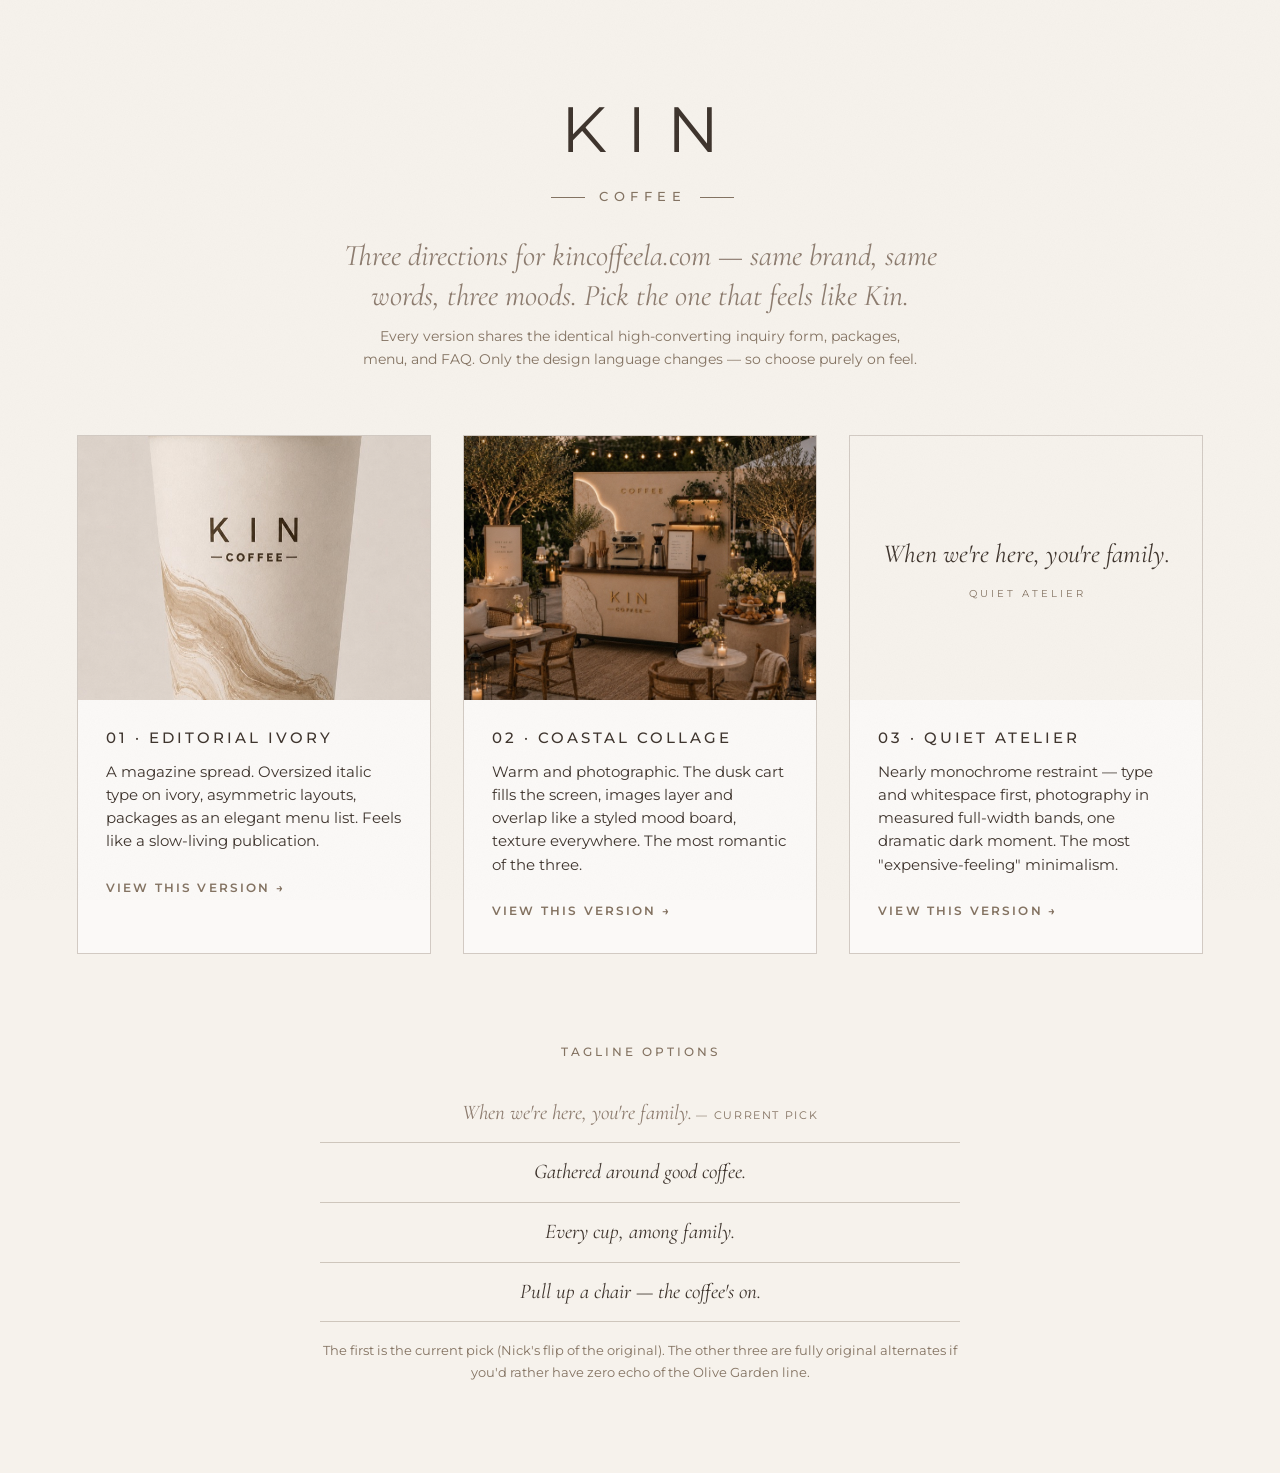
==== index.html @ ad968bfc "Comparison picker page + README (form activation, launch checklist) Co-Authored-By: Claude Fable 5 <" ====
<!DOCTYPE html>
<html lang="en">
<head>
  <meta charset="UTF-8">
  <meta name="viewport" content="width=device-width, initial-scale=1">
  <meta name="robots" content="noindex">
  <title>Kin Coffee — Choose Your Website</title>
  <script>document.documentElement.className += ' js';</script>
  <link rel="preconnect" href="https://fonts.googleapis.com">
  <link rel="preconnect" href="https://fonts.gstatic.com" crossorigin>
  <link href="https://fonts.googleapis.com/css2?family=Cormorant+Garamond:ital,wght@1,400;1,500&family=Montserrat:wght@300;400;500;600&display=swap" rel="stylesheet">
  <link rel="stylesheet" href="assets/css/tokens.css">
  <link rel="icon" type="image/svg+xml" href="assets/favicon.svg">
  <style>
    body { padding: clamp(32px, 6vw, 80px) clamp(20px, 6vw, 80px); }
    .wordmark { text-align: center; margin-bottom: 8px; }
    .wordmark .kin {
      font-family: var(--font-sans); font-weight: 400; font-size: clamp(40px, 6vw, 64px);
      letter-spacing: 0.32em; margin-right: -0.32em; color: var(--ink);
    }
    .wordmark .coffee {
      display: flex; align-items: center; justify-content: center; gap: 14px;
      font-family: var(--font-sans); font-weight: 500; font-size: 13px;
      letter-spacing: 0.42em; margin-right: -0.42em; color: var(--taupe-dark);
      text-transform: uppercase; margin-top: 4px;
    }
    .wordmark .coffee::before, .wordmark .coffee::after {
      content: ""; width: 34px; height: 1px; background: var(--taupe-dark);
    }
    .intro {
      font-family: var(--font-serif); font-style: italic; font-size: clamp(22px, 3vw, 30px);
      color: var(--taupe-warm); text-align: center; max-width: 620px;
      margin: 28px auto 8px; line-height: 1.35;
    }
    .note { text-align: center; font-size: 14px; color: var(--taupe-dark); max-width: 560px; margin: 0 auto 64px; }
    .cards { display: grid; grid-template-columns: repeat(auto-fit, minmax(290px, 1fr)); gap: 32px; max-width: 1200px; margin: 0 auto; }
    .card { text-decoration: none; border: 1px solid var(--hairline); background: #fff9; display: flex; flex-direction: column; transition: transform .4s var(--ease-out), box-shadow .4s var(--ease-out); }
    .card:hover { transform: translateY(-4px); box-shadow: 0 18px 40px -24px rgba(61,51,44,.35); }
    .card .thumb { aspect-ratio: 4 / 3; overflow: hidden; background: var(--beige); }
    .card .thumb img { width: 100%; height: 100%; object-fit: cover; }
    .thumb-type { height: 100%; display: flex; flex-direction: column; align-items: center; justify-content: center; gap: 10px; background: var(--ivory); }
    .thumb-type em { font-family: var(--font-serif); font-style: italic; font-size: 26px; color: var(--ink); }
    .thumb-type span { font-size: 10px; letter-spacing: 0.3em; margin-right: -0.3em; text-transform: uppercase; color: var(--taupe-dark); }
    .card .body { padding: 26px 28px 30px; }
    .card h2 { font-family: var(--font-sans); font-weight: 500; font-size: 15px; letter-spacing: 0.2em; text-transform: uppercase; margin: 0 0 10px; color: var(--ink); }
    .card p { margin: 0 0 18px; font-size: 14.5px; line-height: 1.6; color: var(--ink); }
    .card .go { font-size: 12px; font-weight: 600; letter-spacing: 0.18em; text-transform: uppercase; color: var(--taupe-dark); }
    .taglines { max-width: 640px; margin: 88px auto 0; text-align: center; }
    .taglines h2 { font-size: 12px; font-weight: 500; letter-spacing: 0.25em; text-transform: uppercase; color: var(--taupe-dark); margin-bottom: 22px; }
    .taglines ul { list-style: none; padding: 0; margin: 0; }
    .taglines li { font-family: var(--font-serif); font-style: italic; font-size: 21px; color: var(--ink); padding: 12px 0; border-bottom: 1px solid var(--hairline); }
    .taglines li:first-child { color: var(--taupe-warm); }
    .taglines li:first-child::after { content: " — current pick"; font-family: var(--font-sans); font-style: normal; font-size: 11px; letter-spacing: 0.15em; text-transform: uppercase; color: var(--taupe-dark); }
    .taglines .caption { font-size: 13px; color: var(--taupe-dark); margin-top: 18px; }
  </style>
</head>
<body class="grain">
  <header class="wordmark">
    <div class="kin">KIN</div>
    <div class="coffee">Coffee</div>
  </header>

  <p class="intro">Three directions for kincoffeela.com — same brand, same words, three moods. Pick the one that feels like Kin.</p>
  <p class="note">Every version shares the identical high-converting inquiry form, packages, menu, and FAQ. Only the design language changes — so choose purely on feel.</p>

  <main class="cards">
    <a class="card" href="v1-editorial/">
      <div class="thumb"><img src="assets/img/cup-600.jpg" alt="Kin Coffee branded cup — Editorial Ivory preview"></div>
      <div class="body">
        <h2>01 · Editorial Ivory</h2>
        <p>A magazine spread. Oversized italic type on ivory, asymmetric layouts, packages as an elegant menu list. Feels like a slow-living publication.</p>
        <span class="go">View this version →</span>
      </div>
    </a>

    <a class="card" href="v2-collage/">
      <div class="thumb"><img src="assets/img/cart-dusk-800.jpg" alt="Kin Coffee cart at dusk with string lights — Coastal Collage preview"></div>
      <div class="body">
        <h2>02 · Coastal Collage</h2>
        <p>Warm and photographic. The dusk cart fills the screen, images layer and overlap like a styled mood board, texture everywhere. The most romantic of the three.</p>
        <span class="go">View this version →</span>
      </div>
    </a>

    <a class="card" href="v3-atelier/">
      <div class="thumb">
        <div class="thumb-type">
          <em>When we're here, you're family.</em>
          <span>Quiet Atelier</span>
        </div>
      </div>
      <div class="body">
        <h2>03 · Quiet Atelier</h2>
        <p>Nearly monochrome restraint — type and whitespace first, photography in measured full-width bands, one dramatic dark moment. The most "expensive-feeling" minimalism.</p>
        <span class="go">View this version →</span>
      </div>
    </a>
  </main>

  <section class="taglines">
    <h2>Tagline options</h2>
    <ul>
      <li>When we're here, you're family.</li>
      <li>Gathered around good coffee.</li>
      <li>Every cup, among family.</li>
      <li>Pull up a chair — the coffee's on.</li>
    </ul>
    <p class="caption">The first is the current pick (Nick's flip of the original). The other three are fully original alternates if you'd rather have zero echo of the Olive Garden line.</p>
  </section>
</body>
</html>
---- assets/css/tokens.css ----
/* ============================================================
   Kin Coffee — shared design tokens & primitives
   Loaded by every variant BEFORE its own style.css.
   ============================================================ */

:root {
  /* palette — 60/30/10: ivory dominant, beige rhythm, taupe accent */
  --ivory: #F6F2EC;
  --beige: #E8DFD1;
  --taupe: #A48F7A;
  --taupe-dark: #837261;
  --taupe-warm: #8C7B6E;
  --ink: #3D332C;              /* body text anchor — WCAG-safe on ivory/beige */
  --hairline: rgba(131, 114, 97, 0.35);

  --font-sans: 'Montserrat', 'Avenir Next', -apple-system, 'Helvetica Neue', Arial, sans-serif;
  --font-serif: 'Cormorant Garamond', 'Cormorant', Georgia, serif;

  --track-caps: 0.18em;        /* nav / buttons */
  --track-label: 0.25em;       /* eyebrow micro-labels */

  --pad-section: clamp(72px, 12vw, 160px);
  --ease-out: cubic-bezier(0.22, 0.61, 0.36, 1);
}

*, *::before, *::after { box-sizing: border-box; }

html { scroll-behavior: smooth; }

body {
  margin: 0;
  background: var(--ivory);
  color: var(--ink);
  font-family: var(--font-sans);
  font-size: 17px;
  font-weight: 400;
  line-height: 1.65;
  -webkit-font-smoothing: antialiased;
  text-rendering: optimizeLegibility;
}

img { max-width: 100%; display: block; }
a { color: inherit; }
button { font: inherit; cursor: pointer; }

/* accessibility */
.skip-link {
  position: absolute; left: -9999px; top: 0; z-index: 200;
  background: var(--ink); color: var(--ivory);
  padding: 12px 20px; font-size: 13px; letter-spacing: var(--track-caps);
  text-transform: uppercase; text-decoration: none;
}
.skip-link:focus { left: 0; }
:focus-visible { outline: 2px solid var(--taupe); outline-offset: 3px; }

.visually-hidden {
  position: absolute; width: 1px; height: 1px; margin: -1px;
  padding: 0; overflow: hidden; clip: rect(0 0 0 0); white-space: nowrap; border: 0;
}

/* film-grain overlay — near-subliminal tactile warmth (brief §6) */
.grain::after {
  content: "";
  position: fixed; inset: 0; z-index: 3;
  pointer-events: none;
  opacity: 0.035;
  background-image: url("data:image/svg+xml,%3Csvg xmlns='http://www.w3.org/2000/svg' width='240' height='240'%3E%3Cfilter id='n'%3E%3CfeTurbulence type='fractalNoise' baseFrequency='0.85' numOctaves='2' stitchTiles='stitch'/%3E%3CfeColorMatrix type='saturate' values='0'/%3E%3C/filter%3E%3Crect width='240' height='240' filter='url(%23n)'/%3E%3C/svg%3E");
}

/* the single motion primitive — fade + translateY, observer adds .is-revealed.
   Scoped to html.js (set by an inline head script) so content never hides
   when JavaScript is unavailable. */
.js [data-reveal] {
  opacity: 0;
  transform: translateY(20px);
  transition: opacity 0.65s var(--ease-out), transform 0.65s var(--ease-out);
}
.js [data-reveal].is-revealed { opacity: 1; transform: none; }

@media (prefers-reduced-motion: reduce) {
  html { scroll-behavior: auto; }
  .js [data-reveal] { opacity: 1; transform: none; transition: none; }
  * { animation-duration: 0.01ms !important; animation-iteration-count: 1 !important; }
}

/* hairline rule */
.rule { border: 0; border-top: 1px solid var(--hairline); margin: 0; }

/* eyebrow micro-label */
.eyebrow {
  font-family: var(--font-sans);
  font-size: 11px; font-weight: 500;
  letter-spacing: var(--track-label);
  text-transform: uppercase;
  color: var(--taupe-dark);
}
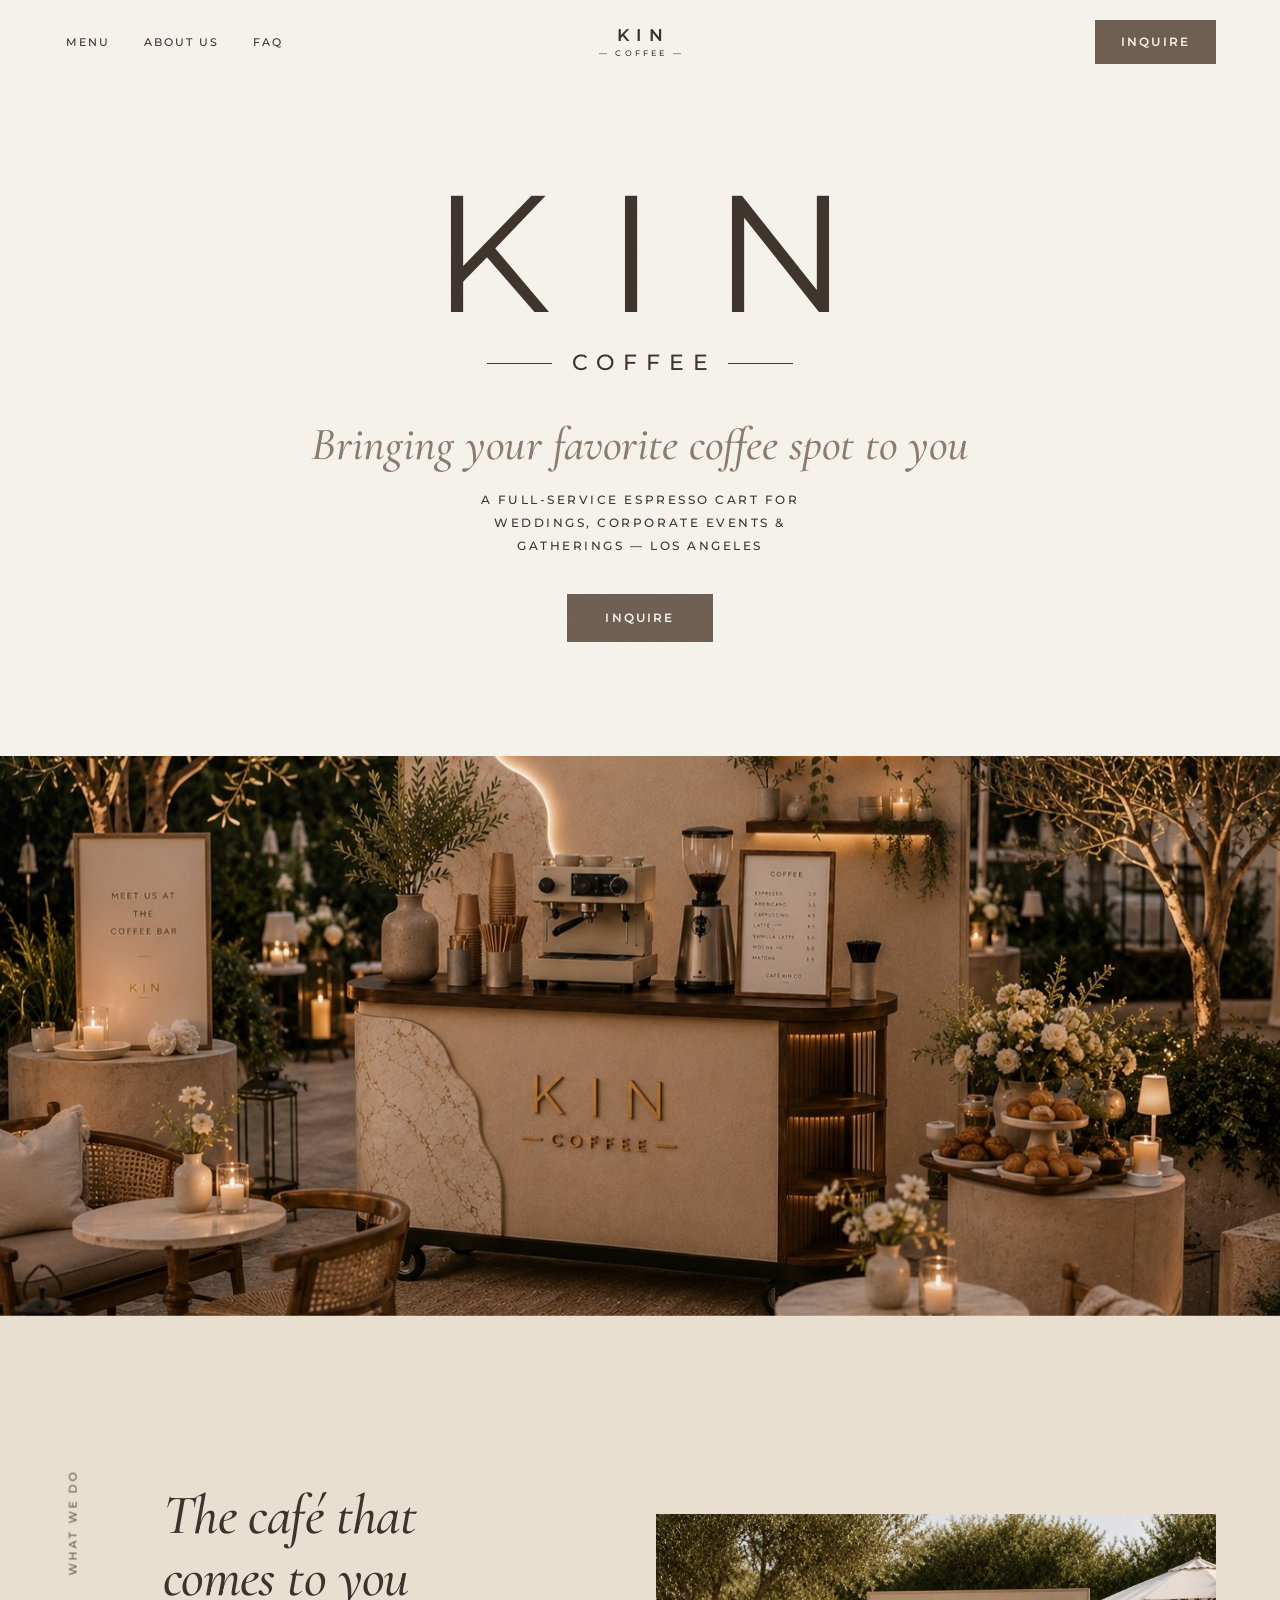
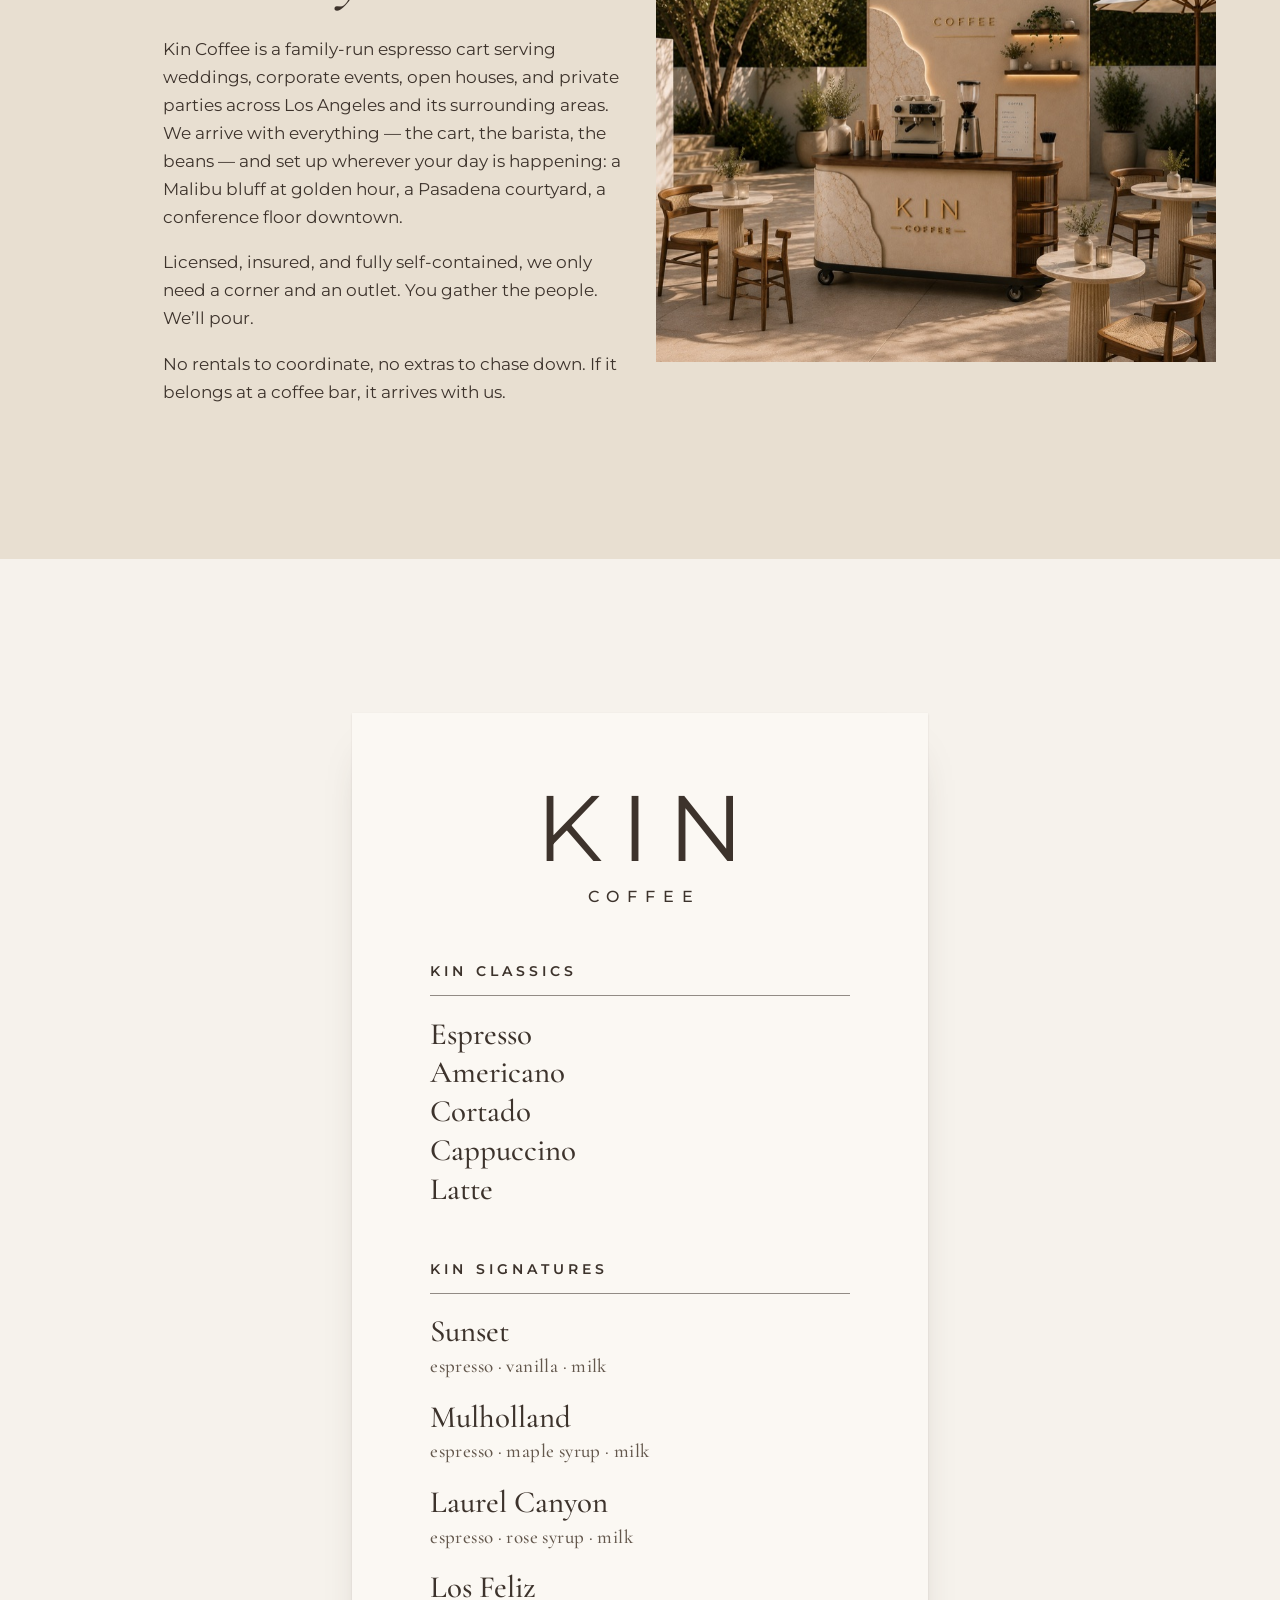
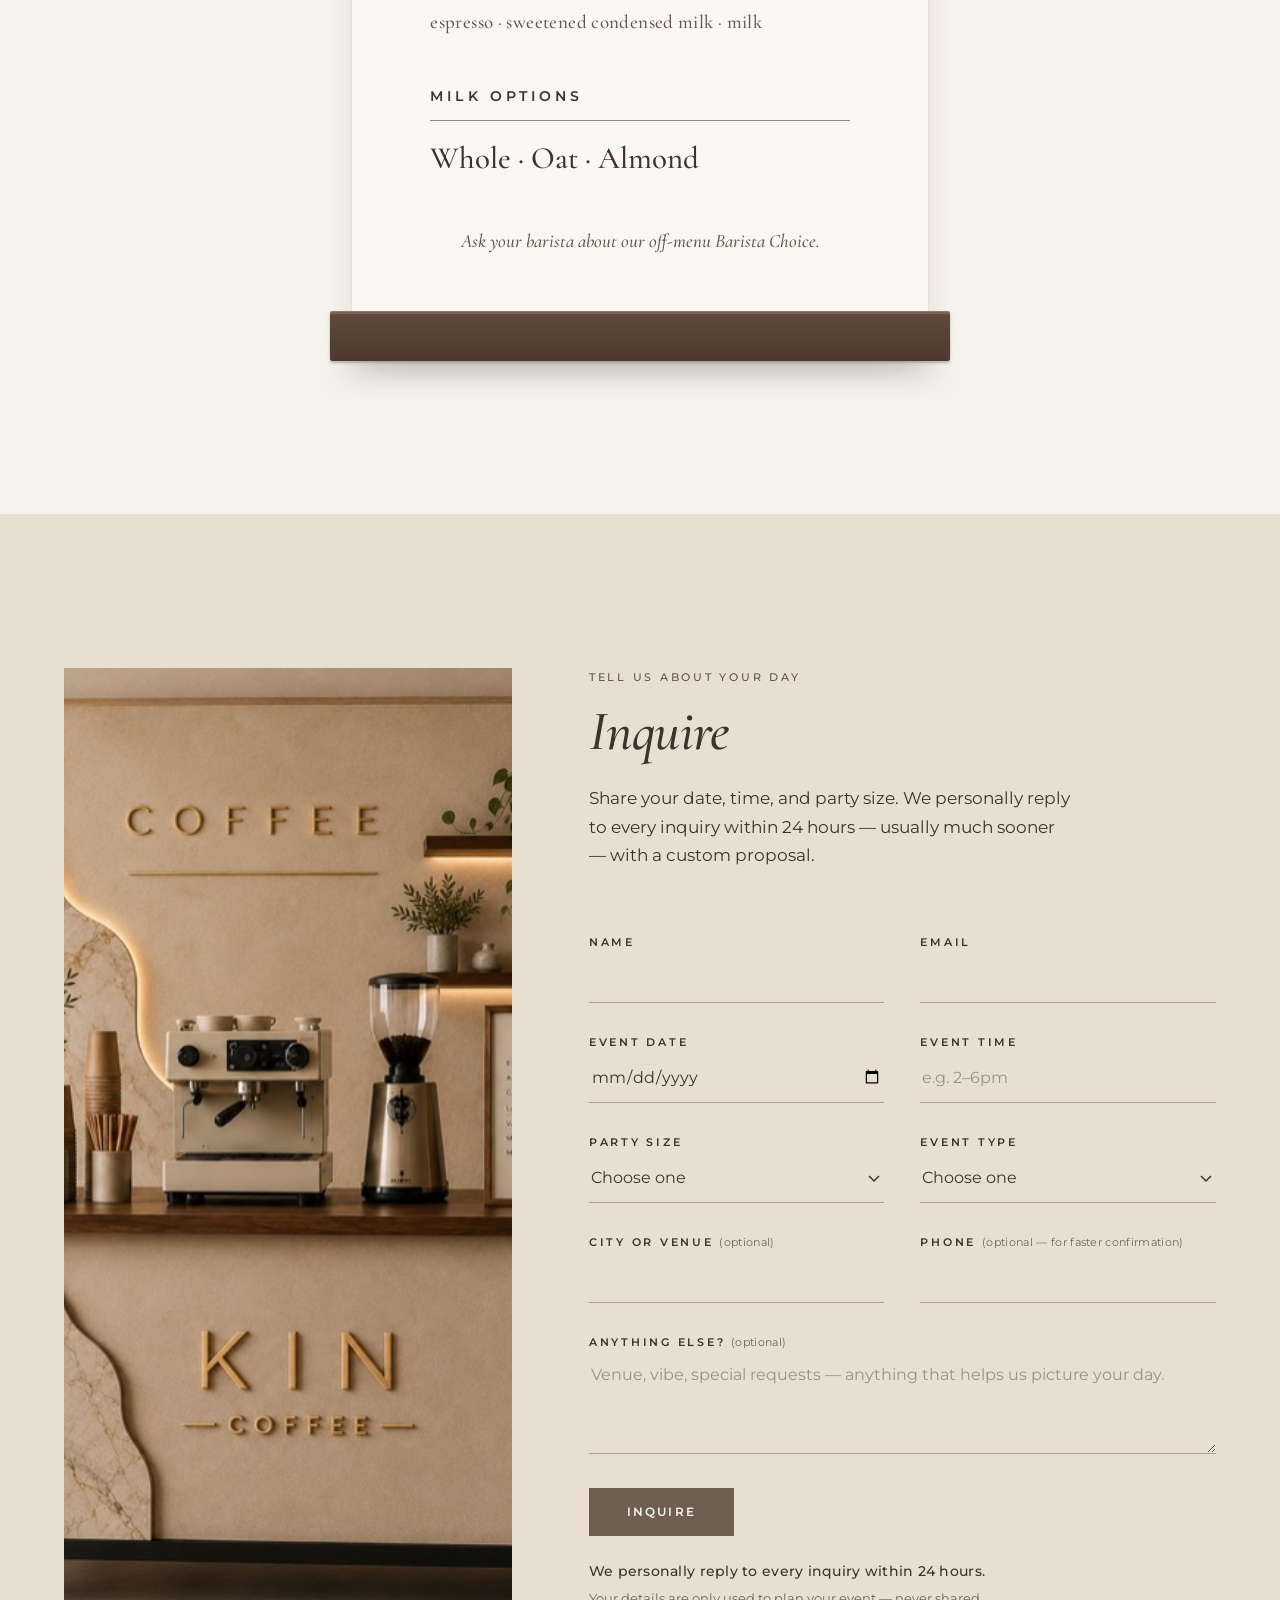
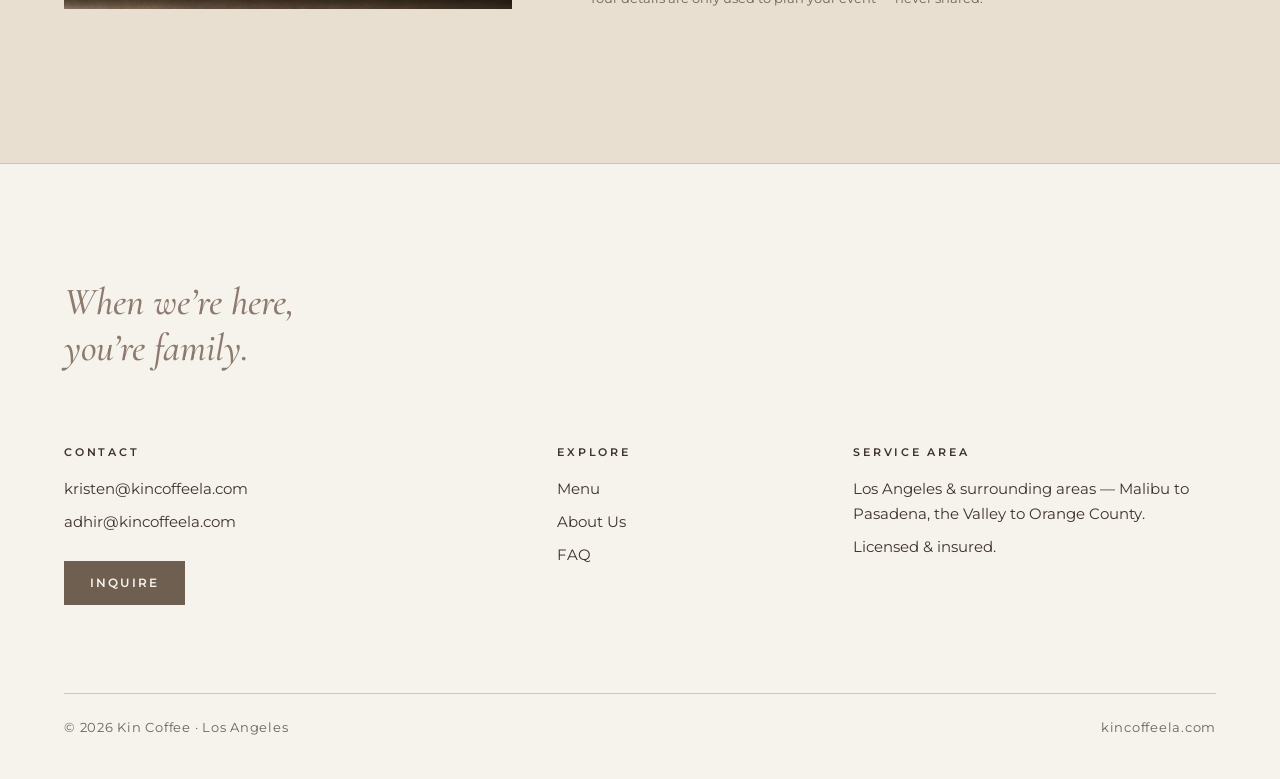
==== commit a448cf10: "Launch on kincoffeela.com: site at root, CNAME, redirects from /v1-editorial/ Moves the chosen desig" ====
--- a/index.html
+++ b/index.html
@@ -3,109 +3,291 @@
 <head>
   <meta charset="UTF-8">
   <meta name="viewport" content="width=device-width, initial-scale=1">
-  <meta name="robots" content="noindex">
-  <title>Kin Coffee — Choose Your Website</title>
   <script>document.documentElement.className += ' js';</script>
+  <title>Kin Coffee — Luxury Coffee Cart Rentals for Weddings &amp; Events | Los Angeles</title>
+  <meta name="description" content="Kin Coffee is a family-run luxury espresso cart serving weddings, corporate events, open houses, and private parties across Los Angeles. Full-service, licensed and insured — we come to you.">
+  <meta property="og:title" content="Kin Coffee — Luxury Coffee Cart Rentals | Los Angeles">
+  <meta property="og:description" content="A full-service espresso cart for weddings, corporate events, and gatherings across Los Angeles. Bringing your favorite coffee spot to you.">
+  <meta property="og:image" content="https://kincoffeela.com/assets/img/cart-dusk-1400.jpg">
+  <link rel="canonical" href="https://kincoffeela.com/">
+  <meta name="theme-color" content="#F6F2EC">
   <link rel="preconnect" href="https://fonts.googleapis.com">
   <link rel="preconnect" href="https://fonts.gstatic.com" crossorigin>
-  <link href="https://fonts.googleapis.com/css2?family=Cormorant+Garamond:ital,wght@1,400;1,500&family=Montserrat:wght@300;400;500;600&display=swap" rel="stylesheet">
+  <link href="https://fonts.googleapis.com/css2?family=Cormorant+Garamond:ital,wght@0,500;0,600;1,400;1,500;1,600&family=Montserrat:wght@300;400;500;600&display=swap" rel="stylesheet">
   <link rel="stylesheet" href="assets/css/tokens.css">
+  <link rel="stylesheet" href="style.css">
   <link rel="icon" type="image/svg+xml" href="assets/favicon.svg">
-  <style>
-    body { padding: clamp(32px, 6vw, 80px) clamp(20px, 6vw, 80px); }
-    .wordmark { text-align: center; margin-bottom: 8px; }
-    .wordmark .kin {
-      font-family: var(--font-sans); font-weight: 400; font-size: clamp(40px, 6vw, 64px);
-      letter-spacing: 0.32em; margin-right: -0.32em; color: var(--ink);
-    }
-    .wordmark .coffee {
-      display: flex; align-items: center; justify-content: center; gap: 14px;
-      font-family: var(--font-sans); font-weight: 500; font-size: 13px;
-      letter-spacing: 0.42em; margin-right: -0.42em; color: var(--taupe-dark);
-      text-transform: uppercase; margin-top: 4px;
-    }
-    .wordmark .coffee::before, .wordmark .coffee::after {
-      content: ""; width: 34px; height: 1px; background: var(--taupe-dark);
-    }
-    .intro {
-      font-family: var(--font-serif); font-style: italic; font-size: clamp(22px, 3vw, 30px);
-      color: var(--taupe-warm); text-align: center; max-width: 620px;
-      margin: 28px auto 8px; line-height: 1.35;
-    }
-    .note { text-align: center; font-size: 14px; color: var(--taupe-dark); max-width: 560px; margin: 0 auto 64px; }
-    .cards { display: grid; grid-template-columns: repeat(auto-fit, minmax(290px, 1fr)); gap: 32px; max-width: 1200px; margin: 0 auto; }
-    .card { text-decoration: none; border: 1px solid var(--hairline); background: #fff9; display: flex; flex-direction: column; transition: transform .4s var(--ease-out), box-shadow .4s var(--ease-out); }
-    .card:hover { transform: translateY(-4px); box-shadow: 0 18px 40px -24px rgba(61,51,44,.35); }
-    .card .thumb { aspect-ratio: 4 / 3; overflow: hidden; background: var(--beige); }
-    .card .thumb img { width: 100%; height: 100%; object-fit: cover; }
-    .thumb-type { height: 100%; display: flex; flex-direction: column; align-items: center; justify-content: center; gap: 10px; background: var(--ivory); }
-    .thumb-type em { font-family: var(--font-serif); font-style: italic; font-size: 26px; color: var(--ink); }
-    .thumb-type span { font-size: 10px; letter-spacing: 0.3em; margin-right: -0.3em; text-transform: uppercase; color: var(--taupe-dark); }
-    .card .body { padding: 26px 28px 30px; }
-    .card h2 { font-family: var(--font-sans); font-weight: 500; font-size: 15px; letter-spacing: 0.2em; text-transform: uppercase; margin: 0 0 10px; color: var(--ink); }
-    .card p { margin: 0 0 18px; font-size: 14.5px; line-height: 1.6; color: var(--ink); }
-    .card .go { font-size: 12px; font-weight: 600; letter-spacing: 0.18em; text-transform: uppercase; color: var(--taupe-dark); }
-    .taglines { max-width: 640px; margin: 88px auto 0; text-align: center; }
-    .taglines h2 { font-size: 12px; font-weight: 500; letter-spacing: 0.25em; text-transform: uppercase; color: var(--taupe-dark); margin-bottom: 22px; }
-    .taglines ul { list-style: none; padding: 0; margin: 0; }
-    .taglines li { font-family: var(--font-serif); font-style: italic; font-size: 21px; color: var(--ink); padding: 12px 0; border-bottom: 1px solid var(--hairline); }
-    .taglines li:first-child { color: var(--taupe-warm); }
-    .taglines li:first-child::after { content: " — current pick"; font-family: var(--font-sans); font-style: normal; font-size: 11px; letter-spacing: 0.15em; text-transform: uppercase; color: var(--taupe-dark); }
-    .taglines .caption { font-size: 13px; color: var(--taupe-dark); margin-top: 18px; }
-  </style>
+  <script src="assets/js/inquiry.js" defer></script>
+  <script type="application/ld+json">
+  {
+    "@context": "https://schema.org",
+    "@type": "LocalBusiness",
+    "name": "Kin Coffee",
+    "url": "https://kincoffeela.com",
+    "email": "kristen@kincoffeela.com",
+    "description": "Luxury coffee cart rentals for weddings, corporate events, open houses, and private parties in Los Angeles and surrounding areas.",
+    "areaServed": "Los Angeles"
+  }
+  </script>
 </head>
 <body class="grain">
-  <header class="wordmark">
-    <div class="kin">KIN</div>
-    <div class="coffee">Coffee</div>
+
+  <a class="skip-link" href="#main">Skip to content</a>
+
+  <header class="site-head site-head--home" data-nav>
+    <nav class="site-nav" aria-label="Site">
+      <a href="#menu">Menu</a>
+      <a href="about.html">About Us</a>
+      <a href="faq.html">FAQ</a>
+    </nav>
+    <a class="wordmark" href="#top" aria-label="Kin Coffee — back to top">
+      <span class="wordmark-kin">KIN</span>
+      <span class="wordmark-sub">— Coffee —</span>
+    </a>
+    <a class="btn btn--nav head-cta" href="#inquire">Inquire</a>
   </header>
 
-  <p class="intro">Three directions for kincoffeela.com — same brand, same words, three moods. Pick the one that feels like Kin.</p>
-  <p class="note">Every version shares the identical high-converting inquiry form, packages, menu, and FAQ. Only the design language changes — so choose purely on feel.</p>
-
-  <main class="cards">
-    <a class="card" href="v1-editorial/">
-      <div class="thumb"><img src="assets/img/cup-600.jpg" alt="Kin Coffee branded cup — Editorial Ivory preview"></div>
-      <div class="body">
-        <h2>01 · Editorial Ivory</h2>
-        <p>A magazine spread. Oversized italic type on ivory, asymmetric layouts, packages as an elegant menu list. Feels like a slow-living publication.</p>
-        <span class="go">View this version →</span>
-      </div>
-    </a>
-
-    <a class="card" href="v2-collage/">
-      <div class="thumb"><img src="assets/img/cart-dusk-800.jpg" alt="Kin Coffee cart at dusk with string lights — Coastal Collage preview"></div>
-      <div class="body">
-        <h2>02 · Coastal Collage</h2>
-        <p>Warm and photographic. The dusk cart fills the screen, images layer and overlap like a styled mood board, texture everywhere. The most romantic of the three.</p>
-        <span class="go">View this version →</span>
-      </div>
-    </a>
-
-    <a class="card" href="v3-atelier/">
-      <div class="thumb">
-        <div class="thumb-type">
-          <em>When we're here, you're family.</em>
-          <span>Quiet Atelier</span>
-        </div>
-      </div>
-      <div class="body">
-        <h2>03 · Quiet Atelier</h2>
-        <p>Nearly monochrome restraint — type and whitespace first, photography in measured full-width bands, one dramatic dark moment. The most "expensive-feeling" minimalism.</p>
-        <span class="go">View this version →</span>
-      </div>
-    </a>
+  <main id="main">
+
+    <!-- ============ HERO — the logo, centered ============ -->
+    <section class="hero" id="top">
+      <div class="hero-copy">
+        <h1 class="hero-logo" aria-label="Kin Coffee">
+          <span class="hero-logo-kin" aria-hidden="true">KIN</span>
+          <span class="hero-logo-sub" aria-hidden="true">Coffee</span>
+        </h1>
+        <p class="hero-tagline">Bringing your favorite coffee spot to&nbsp;you</p>
+        <p class="hero-support">A full-service espresso cart for weddings, corporate events &amp; gatherings &mdash; Los&nbsp;Angeles</p>
+        <a class="btn" href="#inquire">Inquire</a>
+      </div>
+      <div class="hero-media">
+        <img
+          src="assets/img/cart-dusk-1400.jpg"
+          srcset="assets/img/cart-dusk-800.jpg 800w, assets/img/cart-dusk-1400.jpg 1400w"
+          sizes="100vw"
+          width="1402" height="1122"
+          alt="The Kin cart at an evening reception under string lights — candlelit tables, white florals, and a tray of pastries beside it"
+          fetchpriority="high" decoding="async">
+      </div>
+    </section>
+
+    <!-- ============ INTRO / WHAT WE DO ============ -->
+    <section class="section section--beige intro">
+      <div class="section-inner grid12" data-reveal-stagger>
+        <p class="gutter-label gutter-label--vert eyebrow" aria-hidden="true">What we do</p>
+        <div class="intro-text" data-reveal>
+          <h2>The caf&eacute; that comes to&nbsp;you</h2>
+          <p>Kin Coffee is a family-run espresso cart serving weddings, corporate events, open houses, and private parties across Los Angeles and its surrounding areas. We arrive with everything &mdash; the cart, the barista, the beans &mdash; and set up wherever your day is happening: a Malibu bluff at golden hour, a Pasadena courtyard, a conference floor downtown.</p>
+          <p>Licensed, insured, and fully self-contained, we only need a corner and an outlet. You gather the people. We&rsquo;ll pour.</p>
+          <p>No rentals to coordinate, no extras to chase down. If it belongs at a coffee bar, it arrives with us.</p>
+        </div>
+        <div class="intro-media frame" data-reveal>
+          <img
+            src="assets/img/cart-day-1400.jpg"
+            srcset="assets/img/cart-day-800.jpg 800w, assets/img/cart-day-1400.jpg 1400w"
+            sizes="(min-width: 960px) 44vw, 92vw"
+            width="1402" height="1122"
+            alt="The Kin Coffee cart on a sunlit stone patio among olive trees, with rattan chairs, marble bistro tables, and a linen umbrella"
+            loading="lazy" decoding="async">
+        </div>
+      </div>
+    </section>
+    <!-- SLOT: real reviews/venues once earned -->
+
+    <!-- ============ MENU — the printed table card on its walnut stand ============ -->
+    <section class="section menu" id="menu">
+      <div class="menu-stand" data-reveal>
+        <div class="menu-card">
+          <h2 class="menu-card-logo">
+            <span class="visually-hidden">Menu</span>
+            <span class="menu-card-kin" aria-hidden="true">KIN</span>
+            <span class="menu-card-sub" aria-hidden="true">Coffee</span>
+          </h2>
+
+          <h3 class="menu-subhead">Kin classics</h3>
+          <ul class="menu-list">
+            <li>Espresso</li>
+            <li>Americano</li>
+            <li>Cortado</li>
+            <li>Cappuccino</li>
+            <li>Latte</li>
+          </ul>
+
+          <h3 class="menu-subhead">Kin signatures</h3>
+          <ul class="menu-list menu-list--sig">
+            <li>
+              <span class="sig-name">Sunset</span>
+              <span class="sig-desc">espresso&nbsp;&middot;&nbsp;vanilla&nbsp;&middot;&nbsp;milk</span>
+            </li>
+            <li>
+              <span class="sig-name">Mulholland</span>
+              <span class="sig-desc">espresso&nbsp;&middot;&nbsp;maple syrup&nbsp;&middot;&nbsp;milk</span>
+            </li>
+            <li>
+              <span class="sig-name">Laurel Canyon</span>
+              <span class="sig-desc">espresso&nbsp;&middot;&nbsp;rose syrup&nbsp;&middot;&nbsp;milk</span>
+            </li>
+            <li>
+              <span class="sig-name">Los Feliz</span>
+              <span class="sig-desc">espresso&nbsp;&middot;&nbsp;sweetened condensed milk&nbsp;&middot;&nbsp;milk</span>
+            </li>
+          </ul>
+
+          <h3 class="menu-subhead">Milk options</h3>
+          <p class="menu-milk">Whole&nbsp;&middot;&nbsp;Oat&nbsp;&middot;&nbsp;Almond</p>
+
+          <p class="menu-note">Ask your barista about our off-menu Barista Choice.</p>
+        </div>
+        <div class="menu-stand-base" aria-hidden="true"></div>
+      </div>
+    </section>
+
+    <!-- ============ INQUIRE ============ -->
+    <section class="section inquire" id="inquire">
+      <div class="section-inner inquire-grid">
+        <div class="inquire-media" data-reveal>
+          <img
+            src="assets/img/cart-backdrop-1400.jpg"
+            srcset="assets/img/cart-backdrop-800.jpg 800w, assets/img/cart-backdrop-1400.jpg 1400w"
+            sizes="(min-width: 960px) 38vw, 92vw"
+            width="1402" height="1122"
+            alt="The Kin cart in front of its indoor backdrop wall — lit wooden shelves, trailing plants, and a small COFFEE sign above the marble panel"
+            loading="lazy" decoding="async">
+        </div>
+        <div class="inquire-panel" data-reveal>
+          <header class="section-head">
+            <p class="eyebrow">Tell us about your day</p>
+            <h2>Inquire</h2>
+            <p class="inquire-lede">Share your date, time, and party size. We personally reply to every inquiry within 24 hours &mdash; usually much sooner &mdash; with a custom proposal.</p>
+          </header>
+
+          <div data-inquiry>
+            <form data-inquiry-form novalidate>
+              <div data-field>
+                <label for="inq-name">Name</label>
+                <input id="inq-name" name="name" type="text" required autocomplete="name">
+                <p class="field-error" hidden></p>
+              </div>
+
+              <div data-field>
+                <label for="inq-email">Email</label>
+                <input id="inq-email" name="email" type="email" required autocomplete="email" inputmode="email">
+                <p class="field-error" hidden></p>
+              </div>
+
+              <div data-field>
+                <label for="inq-date">Event date</label>
+                <input id="inq-date" name="date" type="date" required>
+                <p class="field-error" hidden></p>
+              </div>
+
+              <div data-field>
+                <label for="inq-time">Event time</label>
+                <input id="inq-time" name="time" type="text" required placeholder="e.g. 2&ndash;6pm">
+                <p class="field-error" hidden></p>
+              </div>
+
+              <div data-field>
+                <label for="inq-guests">Party size</label>
+                <select id="inq-guests" name="guests" required>
+                  <option value="" selected disabled>Choose one</option>
+                  <option>Up to 50</option>
+                  <option>50–100</option>
+                  <option>100–150</option>
+                  <option>150–300</option>
+                  <option>300+</option>
+                </select>
+                <p class="field-error" hidden></p>
+              </div>
+
+              <div data-field>
+                <label for="inq-type">Event type</label>
+                <select id="inq-type" name="type" required>
+                  <option value="" selected disabled>Choose one</option>
+                  <option>Wedding</option>
+                  <option>Corporate event</option>
+                  <option>Private party</option>
+                  <option>Open house</option>
+                  <option>Something else</option>
+                </select>
+                <p class="field-error" hidden></p>
+              </div>
+
+              <div data-field>
+                <label for="inq-location">City or venue <span class="opt">(optional)</span></label>
+                <input id="inq-location" name="location" type="text" autocomplete="address-level2">
+                <p class="field-error" hidden></p>
+              </div>
+
+              <div data-field>
+                <label for="inq-phone">Phone <span class="opt">(optional — for faster confirmation)</span></label>
+                <input id="inq-phone" name="phone" type="tel" autocomplete="tel" inputmode="tel">
+                <p class="field-error" hidden></p>
+              </div>
+
+              <div data-field>
+                <label for="inq-message">Anything else? <span class="opt">(optional)</span></label>
+                <textarea id="inq-message" name="message" rows="4"
+                  placeholder="Venue, vibe, special requests — anything that helps us picture your day."></textarea>
+                <p class="field-error" hidden></p>
+              </div>
+
+              <!-- honeypot — keep hidden -->
+              <input type="checkbox" name="botcheck" tabindex="-1" autocomplete="off" aria-hidden="true" style="display:none">
+
+              <p data-form-status hidden role="alert"></p>
+
+              <button type="submit">Inquire</button>
+
+              <p class="form-trust">We personally reply to every inquiry within 24 hours.</p>
+              <p class="form-privacy">Your details are only used to plan your event &mdash; never shared.</p>
+            </form>
+
+            <div data-form-success hidden>
+              <h3>You&rsquo;re family now.</h3>
+              <p>Thank you &mdash; your inquiry is on its way to Kristen &amp; Adhir. We&rsquo;ll be in touch within
+                24 hours, usually much sooner, with a custom proposal for your day.</p>
+            </div>
+          </div>
+        </div>
+      </div>
+    </section>
+
   </main>
 
-  <section class="taglines">
-    <h2>Tagline options</h2>
-    <ul>
-      <li>When we're here, you're family.</li>
-      <li>Gathered around good coffee.</li>
-      <li>Every cup, among family.</li>
-      <li>Pull up a chair — the coffee's on.</li>
-    </ul>
-    <p class="caption">The first is the current pick (Nick's flip of the original). The other three are fully original alternates if you'd rather have zero echo of the Olive Garden line.</p>
-  </section>
+  <!-- ============ FOOTER ============ -->
+  <footer class="site-foot">
+    <div class="section-inner">
+      <p class="foot-tagline">When we&rsquo;re here, you&rsquo;re family.</p>
+      <div class="foot-grid">
+        <div class="foot-col">
+          <h3 class="foot-head">Contact</h3>
+          <p><a href="mailto:kristen@kincoffeela.com">kristen@kincoffeela.com</a></p>
+          <p><a href="mailto:adhir@kincoffeela.com">adhir@kincoffeela.com</a></p>
+          <p><a class="btn btn--nav foot-cta" href="#inquire">Inquire</a></p>
+        </div>
+        <div class="foot-col">
+          <h3 class="foot-head">Explore</h3>
+          <p><a href="#menu">Menu</a></p>
+          <p><a href="about.html">About Us</a></p>
+          <p><a href="faq.html">FAQ</a></p>
+        </div>
+        <div class="foot-col">
+          <h3 class="foot-head">Service area</h3>
+          <p>Los Angeles &amp; surrounding areas &mdash; Malibu to Pasadena, the Valley to Orange County.</p>
+          <p>Licensed &amp; insured.</p>
+        </div>
+      </div>
+      <div class="foot-bottom">
+        <p>&copy; 2026 Kin Coffee &middot; Los Angeles</p>
+        <p>kincoffeela.com</p>
+      </div>
+    </div>
+  </footer>
+
+
+  <div class="kin-mobile-bar" data-mobile-cta>
+    <a class="btn" href="#inquire">Inquire</a>
+  </div>
 </body>
 </html>
--- a/assets/css/tokens.css
+++ b/assets/css/tokens.css
@@ -10,7 +10,9 @@
   --taupe: #A48F7A;
   --taupe-dark: #837261;
   --taupe-warm: #8C7B6E;
+  --taupe-deep: #6E5F51;       /* button fill — AA-safe with ivory text */
   --ink: #3D332C;              /* body text anchor — WCAG-safe on ivory/beige */
+  --ink-soft: #63574C;         /* small labels/captions — AA-safe on ivory & beige */
   --hairline: rgba(131, 114, 97, 0.35);
 
   --font-sans: 'Montserrat', 'Avenir Next', -apple-system, 'Helvetica Neue', Arial, sans-serif;
@@ -39,7 +41,7 @@
   text-rendering: optimizeLegibility;
 }
 
-img { max-width: 100%; display: block; }
+img { max-width: 100%; height: auto; display: block; }
 a { color: inherit; }
 button { font: inherit; cursor: pointer; }
 
@@ -92,5 +94,5 @@
   font-size: 11px; font-weight: 500;
   letter-spacing: var(--track-label);
   text-transform: uppercase;
-  color: var(--taupe-dark);
+  color: var(--ink-soft); /* small text — taupe-dark fails AA below 24px */
 }
--- a/style.css
+++ b/style.css
@@ -0,0 +1,724 @@
+/* ============================================================
+   Kin Coffee — V1 Editorial Ivory
+   Kinfolk-adjacent magazine spread: centered-logo hero, 12-col
+   asymmetric body grid, menu card on a walnut stand, gutter labels,
+   underline form. Builds on assets/css/tokens.css.
+   ============================================================ */
+
+:root {
+  --pad-x: clamp(20px, 5vw, 72px);
+  --content-max: 1400px;
+  --grid-gap: clamp(20px, 2.5vw, 40px);
+  --error: #8A3B2A;
+}
+
+::selection { background: var(--taupe); color: var(--ivory); }
+
+h1, h2, h3, h4, p { margin: 0; }
+
+p + p { margin-top: 1em; }
+
+/* ---------- buttons — the page's only saturated element ---------- */
+.btn,
+form[data-inquiry-form] button[type="submit"] {
+  display: inline-flex;
+  align-items: center;
+  justify-content: center;
+  min-height: 48px;
+  padding: 14px 38px;
+  background: var(--taupe-deep);
+  color: var(--ivory);
+  border: 0;
+  border-radius: 0;
+  font-family: var(--font-sans);
+  font-size: 12px;
+  font-weight: 600;
+  letter-spacing: var(--track-caps);
+  text-transform: uppercase;
+  text-decoration: none;
+  transition: background-color 0.25s var(--ease-out);
+}
+.btn:hover,
+form[data-inquiry-form] button[type="submit"]:hover {
+  background: var(--ink);
+}
+.btn--nav { padding: 12px 26px; min-height: 44px; }
+
+/* ============================================================
+   HEADER — nav to the side, logo in the middle, Inquire right
+   ============================================================ */
+.site-head {
+  position: fixed;
+  top: 0;
+  left: 0;
+  right: 0;
+  z-index: 50;
+  display: grid;
+  grid-template-columns: 1fr auto;
+  grid-template-areas:
+    "logo logo"
+    "nav  cta";
+  align-items: center;
+  gap: 8px 16px;
+  padding: 12px var(--pad-x);
+  transition: background-color 0.35s var(--ease-out), box-shadow 0.35s var(--ease-out), padding 0.35s var(--ease-out);
+}
+.site-head.is-solid {
+  background: rgba(246, 242, 236, 0.94);
+  -webkit-backdrop-filter: blur(8px);
+  backdrop-filter: blur(8px);
+  box-shadow: 0 1px 0 var(--hairline);
+}
+
+.wordmark {
+  grid-area: logo;
+  justify-self: center;
+  text-align: center;
+  text-decoration: none;
+  line-height: 1;
+}
+.wordmark-kin {
+  display: block;
+  font-size: 17px;
+  font-weight: 600;
+  letter-spacing: 0.42em;
+  margin-right: -0.42em; /* optically re-center the tracking */
+  color: var(--ink);
+}
+.wordmark-sub {
+  display: block;
+  margin-top: 5px;
+  font-size: 8px;
+  font-weight: 500;
+  letter-spacing: 0.4em;
+  margin-right: -0.4em;
+  text-transform: uppercase;
+  color: var(--ink);
+}
+
+.site-nav {
+  grid-area: nav;
+  display: flex;
+  gap: 0 16px;
+}
+.site-nav a {
+  display: inline-flex;
+  align-items: center;
+  min-height: 48px;
+  margin-block: -8px;   /* keeps the row visually slim, target stays 48px */
+  padding-inline: 2px;
+  font-size: 11px;
+  font-weight: 500;
+  letter-spacing: var(--track-caps);
+  text-transform: uppercase;
+  text-decoration: none;
+  white-space: nowrap;
+  color: var(--ink);
+}
+.site-nav a:hover { color: var(--taupe-dark); }
+.site-nav a[aria-current="page"] {
+  text-decoration: underline;
+  text-underline-offset: 6px;
+  text-decoration-thickness: 1px;
+}
+
+.head-cta { grid-area: cta; justify-self: end; }
+
+/* home, top of page on phones: the hero carries the big logo, so the
+   header drops its small one until you scroll */
+@media (max-width: 799.98px) {
+  .site-head--home:not(.is-solid) .wordmark { display: none; }
+}
+
+@media (min-width: 800px) {
+  .site-head {
+    grid-template-columns: 1fr auto 1fr;
+    grid-template-areas: "nav logo cta";
+    padding-block: 20px;
+  }
+  .site-head.is-solid { padding-block: 12px; }
+  .site-nav { gap: 0 30px; }
+  .site-head--home .wordmark {
+    opacity: 0;
+    visibility: hidden;
+    transition: opacity 0.35s var(--ease-out), visibility 0.35s;
+  }
+  .site-head--home.is-solid .wordmark { opacity: 1; visibility: visible; }
+}
+
+/* ============================================================
+   HERO — the logo in the middle of the screen, cart image below
+   ============================================================ */
+.hero-copy {
+  display: flex;
+  flex-direction: column;
+  align-items: center;
+  justify-content: center;
+  min-height: 78svh;
+  padding: 104px var(--pad-x) 64px;
+  text-align: center;
+}
+
+.hero-logo {
+  margin: 0;
+  font-weight: 400;
+  line-height: 1;
+  color: var(--ink);
+}
+.hero-logo-kin {
+  display: block;
+  font-size: clamp(76px, 13vw, 176px);
+  letter-spacing: 0.34em;
+  margin-right: -0.34em; /* optically re-center the tracking */
+}
+.hero-logo-sub {
+  display: flex;
+  align-items: center;
+  justify-content: center;
+  gap: 0.9em;
+  margin-top: 0.75em;
+  font-size: clamp(14px, 1.7vw, 22px);
+  font-weight: 500;
+  letter-spacing: 0.42em;
+  text-transform: uppercase;
+}
+.hero-logo-sub::before,
+.hero-logo-sub::after {
+  content: "";
+  width: 3em;
+  height: 1px;
+  background: currentColor;
+}
+.hero-logo-sub::after { margin-left: -0.42em; } /* tracking trails the last letter */
+
+.hero-tagline {
+  margin-top: clamp(30px, 4vw, 44px);
+  font-family: var(--font-serif);
+  font-style: italic;
+  font-weight: 500;
+  font-size: clamp(30px, 3.6vw, 48px);
+  line-height: 1.15;
+  color: var(--taupe-warm);
+  text-wrap: balance;
+}
+.hero-support {
+  margin: 18px 0 36px;
+  max-width: 46ch;
+  font-size: 11.5px;
+  font-weight: 500;
+  letter-spacing: 0.22em;
+  text-transform: uppercase;
+  line-height: 2;
+  color: var(--ink);
+}
+
+.hero-media img {
+  width: 100%;
+  aspect-ratio: 4 / 3;
+  object-fit: cover;
+  object-position: 50% 60%;
+}
+
+@media (min-width: 960px) {
+  .hero-copy { min-height: 84svh; padding-top: 120px; }
+  .hero-media img { aspect-ratio: 16 / 7; }
+}
+
+/* one-time hero entrance — the single permitted deviation */
+@keyframes hero-up {
+  from { opacity: 0; transform: translateY(26px); }
+  to   { opacity: 1; transform: none; }
+}
+@keyframes hero-fade {
+  from { opacity: 0; }
+  to   { opacity: 1; }
+}
+.hero-copy > * { animation: hero-up 0.9s var(--ease-out) both; }
+.hero-logo     { animation-delay: 0.1s; }
+.hero-tagline  { animation-delay: 0.28s; }
+.hero-support  { animation-delay: 0.4s; }
+.hero-copy .btn { animation-delay: 0.52s; }
+.hero-media    { animation: hero-fade 1.3s var(--ease-out) both 0.35s; }
+
+/* ============================================================
+   SECTION SCAFFOLDING
+   ============================================================ */
+.section { padding: var(--pad-section) var(--pad-x); }
+.section--beige { background: var(--beige); }
+.section-inner { max-width: var(--content-max); margin-inline: auto; }
+
+[id] { scroll-margin-top: 96px; }
+
+h2,
+.page-title {
+  font-family: var(--font-serif);
+  font-style: italic;
+  font-weight: 500;
+  font-size: clamp(36px, 4.4vw, 56px);
+  line-height: 1.12;
+  letter-spacing: -0.01em;
+  color: var(--ink);
+  margin: 14px 0 26px;
+  text-wrap: balance;
+}
+.section-head { margin-bottom: clamp(36px, 5vw, 64px); }
+.section-head h2,
+.section-head .page-title { margin-bottom: 0; }
+
+/* first section on a subpage clears the fixed header */
+.section.page-first { padding-top: calc(var(--pad-section) + 64px); }
+@media (min-width: 800px) {
+  .section.page-first { padding-top: calc(var(--pad-section) + 40px); }
+}
+.section-head .inquire-lede { margin-top: 22px; }
+
+/* 12-column asymmetric grid — desktop only */
+.grid12 { display: grid; grid-template-columns: 1fr; gap: 44px; }
+
+@media (min-width: 960px) {
+  .grid12 {
+    grid-template-columns: repeat(12, 1fr);
+    column-gap: var(--grid-gap);
+    row-gap: 48px;
+    align-items: center;
+  }
+
+  /* gutter eyebrows — set into the margin column, alignment varies */
+  .gutter-label--vert {
+    grid-column: 1;
+    align-self: start;
+    writing-mode: vertical-rl;
+    transform: rotate(180deg);
+    white-space: nowrap;
+  }
+  .gutter-label--end { align-self: end; }
+
+  /* intro — text 5 cols left, image 6 right */
+  .intro-text  { grid-column: 2 / 7; }
+  .intro-media { grid-column: 7 / 13; }
+
+  /* founders — text left, portrait-cropped image right */
+  .founders-text  { grid-column: 2 / 7; }
+  .founders-media { grid-column: 7 / 13; }
+}
+
+.frame img { width: 100%; height: auto; }
+
+.founders-media img { aspect-ratio: 4 / 5; object-fit: cover; }
+
+/* ============================================================
+   INTRO
+   ============================================================ */
+.intro-text p,
+.founders-text p { max-width: 54ch; }
+
+/* ============================================================
+   MENU — the printed table card on a walnut stand.
+   The stand is a size container, so the card scales like
+   print (cqi units) in both the desktop and /mobile builds.
+   ============================================================ */
+.menu-stand {
+  container-type: inline-size;
+  max-width: 620px;
+  margin-inline: auto;
+}
+.menu-card {
+  margin-inline: 3.5cqi;   /* the base runs a little wider than the card */
+  padding: clamp(40px, 11cqi, 72px) clamp(24px, calc(18cqi - 33px), 80px) clamp(60px, 14cqi, 92px);
+  background: #FBF8F3;     /* menu-card stock, a shade brighter than the ivory page */
+  box-shadow:
+    0 1px 2px rgba(61, 51, 44, 0.12),
+    0 26px 44px -26px rgba(61, 51, 44, 0.4);
+}
+
+.menu-card-logo {
+  margin: 0 0 clamp(36px, 9cqi, 56px);
+  font-family: var(--font-sans);   /* the wordmark, not the italic h2 */
+  font-style: normal;
+  font-weight: 400;
+  line-height: 1;
+  text-align: center;
+  color: var(--ink);
+}
+.menu-card-kin {
+  display: block;
+  font-size: clamp(56px, 15cqi, 96px);
+  letter-spacing: 0.2em;
+  margin-right: -0.2em;    /* optically re-center the tracking */
+}
+.menu-card-sub {
+  display: block;
+  margin-top: 0.9em;
+  font-size: clamp(12px, 2.6cqi, 16px);
+  font-weight: 500;
+  letter-spacing: 0.5em;
+  margin-right: -0.5em;
+  text-transform: uppercase;
+}
+
+.menu-subhead {
+  margin: clamp(32px, 8cqi, 52px) 0 clamp(14px, 3cqi, 20px);
+  padding-bottom: 0.9em;
+  border-bottom: 1px solid rgba(61, 51, 44, 0.55);
+  font-size: clamp(11px, 2.2cqi, 14px);
+  font-weight: 600;
+  letter-spacing: 0.3em;
+  text-transform: uppercase;
+  color: var(--ink);
+}
+.menu-card-logo + .menu-subhead { margin-top: 0; }
+
+.menu-list {
+  list-style: none;
+  margin: 0;
+  padding: 0;
+}
+.menu-list li,
+.menu-milk {
+  font-family: var(--font-serif);
+  font-weight: 500;
+  font-size: clamp(22px, 5cqi, 31px);
+  line-height: 1.25;
+  color: var(--ink);
+}
+.menu-milk { margin: 0; }
+.menu-list--sig li + li { margin-top: clamp(12px, 3cqi, 18px); }
+.sig-name { display: block; }
+.sig-desc {
+  display: block;
+  margin-top: 0.1em;
+  font-size: clamp(15px, 3.1cqi, 19px);
+  line-height: 1.4;
+  letter-spacing: 0.02em;
+  color: var(--ink-soft);
+}
+
+.menu-note {
+  margin: clamp(36px, 8cqi, 52px) 0 0;
+  font-family: var(--font-serif);
+  font-style: italic;
+  font-weight: 500;
+  font-size: clamp(16px, 3.1cqi, 19px);
+  line-height: 1.4;
+  text-align: center;
+  text-wrap: balance;
+  color: var(--ink-soft);
+}
+
+/* the walnut base the card slots into */
+.menu-stand-base {
+  position: relative;
+  z-index: 1;
+  height: clamp(34px, 8cqi, 52px);
+  margin-top: calc(-1 * clamp(20px, 5cqi, 30px));
+  border-radius: 2px;
+  background: linear-gradient(180deg, #7A6352 0, #7A6352 3px, #5E4A3B 3px, #4B3A2E 100%);
+  box-shadow:
+    inset 0 1px 0 rgba(255, 255, 255, 0.14),
+    0 2px 3px rgba(61, 51, 44, 0.3),
+    0 26px 30px -20px rgba(61, 51, 44, 0.55);
+}
+
+/* ============================================================
+   FOUNDERS
+   ============================================================ */
+.founders-tagline {
+  font-family: var(--font-serif);
+  font-style: italic;
+  font-weight: 500;
+  font-size: clamp(30px, 2.8vw, 38px);
+  line-height: 1.25;
+  color: var(--taupe-warm);
+  margin: 1.4em 0 1.1em;
+}
+
+/* ============================================================
+   FAQ — keyboard-native details/summary
+   ============================================================ */
+.faq-inner { max-width: 820px; margin-inline: 0; }
+@media (min-width: 960px) {
+  /* nudge the block off the left edge — same optical column as the intro text */
+  .faq-inner { margin-left: calc(8.33% + var(--grid-gap)); }
+}
+
+.faq { border-top: 1px solid var(--hairline); }
+.faq details { border-bottom: 1px solid var(--hairline); }
+
+.faq summary {
+  list-style: none;
+  display: flex;
+  align-items: center;
+  justify-content: space-between;
+  gap: 28px;
+  min-height: 48px;
+  padding: 21px 0;
+  cursor: pointer;
+  font-size: 16px;
+  font-weight: 500;
+  letter-spacing: 0.02em;
+}
+.faq summary::-webkit-details-marker { display: none; }
+.faq summary::after {
+  content: "+";
+  flex: none;
+  font-family: var(--font-serif);
+  font-size: 30px;
+  font-weight: 500;
+  line-height: 1;
+  color: var(--taupe-dark);
+  transition: transform 0.3s var(--ease-out);
+}
+.faq details[open] summary::after { transform: rotate(45deg); }
+.faq summary:hover { color: var(--taupe-dark); }
+
+.faq-a { padding: 0 0 26px; }
+.faq-a p { max-width: 58ch; }
+
+.faq-cta { margin-top: clamp(48px, 6vw, 72px); }
+.faq-cta p { max-width: 46ch; margin-bottom: 26px; }
+
+/* ============================================================
+   INQUIRE — tall image left, beige field right, underline inputs
+   ============================================================ */
+.inquire { background: var(--beige); }
+
+.inquire-grid { display: grid; grid-template-columns: 1fr; gap: 48px; }
+
+.inquire-media img {
+  width: 100%;
+  height: auto;
+  aspect-ratio: 4 / 3;
+  object-fit: cover;
+}
+
+@media (min-width: 960px) {
+  .inquire-grid {
+    grid-template-columns: 5fr 7fr;
+    column-gap: clamp(48px, 6vw, 96px);
+    align-items: stretch;
+  }
+  .inquire-media { position: relative; }
+  .inquire-media img {
+    position: absolute;
+    inset: 0;
+    height: 100%;
+    aspect-ratio: auto;
+  }
+  .inquire-panel { max-width: 640px; }
+}
+
+.inquire-lede { max-width: 44ch; }
+
+/* form layout */
+form[data-inquiry-form] {
+  display: grid;
+  grid-template-columns: 1fr;
+  column-gap: 36px;
+}
+@media (min-width: 640px) {
+  form[data-inquiry-form] { grid-template-columns: 1fr 1fr; }
+  form[data-inquiry-form] [data-field]:has(#inq-message) { grid-column: 1 / -1; }
+}
+form[data-inquiry-form] [data-field] { margin-bottom: 30px; }
+
+form[data-inquiry-form] label {
+  display: block;
+  margin-bottom: 4px;
+  font-size: 11px;
+  font-weight: 600;
+  letter-spacing: var(--track-label);
+  text-transform: uppercase;
+  color: var(--ink);
+}
+form[data-inquiry-form] .opt {
+  text-transform: none;
+  letter-spacing: 0.03em;
+  font-weight: 400;
+  color: rgba(61, 51, 44, 0.72);
+}
+
+form[data-inquiry-form] input,
+form[data-inquiry-form] select,
+form[data-inquiry-form] textarea {
+  display: block;
+  width: 100%;
+  min-height: 48px;
+  padding: 10px 2px 12px;
+  background: transparent;
+  border: 0;
+  border-bottom: 1px solid rgba(131, 114, 97, 0.55);
+  border-radius: 0;
+  font-family: var(--font-sans);
+  font-size: 16px;
+  color: var(--ink);
+  color-scheme: light;
+  transition: border-color 0.25s var(--ease-out), box-shadow 0.25s var(--ease-out);
+}
+form[data-inquiry-form] textarea { resize: vertical; min-height: 96px; }
+
+/* underline focus: the hairline darkens and thickens — no boxes */
+form[data-inquiry-form] input:focus-visible,
+form[data-inquiry-form] select:focus-visible,
+form[data-inquiry-form] textarea:focus-visible {
+  outline: none;
+  border-color: var(--ink);
+  box-shadow: 0 1px 0 0 var(--ink);
+}
+
+form[data-inquiry-form] select {
+  appearance: none;
+  -webkit-appearance: none;
+  padding-right: 28px;
+  background-image: url("data:image/svg+xml,%3Csvg xmlns='http://www.w3.org/2000/svg' width='12' height='8' viewBox='0 0 12 8'%3E%3Cpath d='M1 1l5 5 5-5' fill='none' stroke='%233D332C' stroke-width='1.5'/%3E%3C/svg%3E");
+  background-repeat: no-repeat;
+  background-position: right 4px center;
+}
+
+form[data-inquiry-form] ::placeholder {
+  color: rgba(61, 51, 44, 0.45);
+  opacity: 1;
+}
+
+form[data-inquiry-form] [aria-invalid="true"] {
+  border-color: var(--error);
+}
+.field-error {
+  margin: 8px 0 0;
+  font-size: 13px;
+  line-height: 1.5;
+  color: var(--error);
+}
+
+[data-form-status] {
+  grid-column: 1 / -1;
+  margin: 0 0 22px;
+  font-size: 14.5px;
+  line-height: 1.6;
+}
+[data-form-status].is-error { color: var(--error); }
+
+form[data-inquiry-form] button[type="submit"] {
+  grid-column: 1 / -1;
+  justify-self: start;
+  margin-top: 4px;
+}
+
+.form-trust {
+  grid-column: 1 / -1;
+  margin-top: 24px;
+  font-size: 13.5px;
+  font-weight: 500;
+  letter-spacing: 0.02em;
+}
+.form-privacy {
+  grid-column: 1 / -1;
+  margin-top: 6px;
+  font-size: 12.5px;
+  color: rgba(61, 51, 44, 0.72);
+}
+
+[data-form-success] h3 {
+  font-family: var(--font-serif);
+  font-style: italic;
+  font-weight: 500;
+  font-size: clamp(32px, 3vw, 40px);
+  line-height: 1.2;
+  color: var(--ink);
+  margin-bottom: 16px;
+}
+[data-form-success] p { max-width: 48ch; }
+[data-form-success]:focus { outline: 2px solid var(--taupe); outline-offset: 4px; }
+
+/* ============================================================
+   FOOTER — quiet, three columns
+   ============================================================ */
+.site-foot {
+  padding: clamp(72px, 9vw, 120px) var(--pad-x) 40px;
+  border-top: 1px solid var(--hairline);
+}
+.foot-tagline {
+  font-family: var(--font-serif);
+  font-style: italic;
+  font-weight: 500;
+  font-size: clamp(30px, 3vw, 40px);
+  line-height: 1.2;
+  color: var(--taupe-warm);
+  margin-bottom: clamp(48px, 6vw, 72px);
+  max-width: 18ch;
+}
+.foot-grid {
+  display: grid;
+  grid-template-columns: 1fr;
+  gap: 44px;
+}
+@media (min-width: 800px) {
+  .foot-grid {
+    grid-template-columns: repeat(12, 1fr);
+    column-gap: var(--grid-gap);
+  }
+  .foot-col:nth-child(1) { grid-column: 1 / 5; }
+  .foot-col:nth-child(2) { grid-column: 6 / 8; }
+  .foot-col:nth-child(3) { grid-column: 9 / 13; }
+}
+
+.foot-head {
+  font-size: 11px;
+  font-weight: 600;
+  letter-spacing: var(--track-label);
+  text-transform: uppercase;
+  color: var(--ink);
+  margin-bottom: 16px;
+}
+.foot-col p { margin: 0; font-size: 14.5px; line-height: 1.7; max-width: 34ch; }
+.foot-col p + p { margin-top: 8px; }
+.foot-col a:not(.btn) {
+  display: inline-flex;
+  align-items: center;
+  min-height: 44px;
+  margin-block: -10px;   /* slim rows, generous target */
+  text-decoration: none;
+  color: var(--ink);
+}
+.foot-col a:not(.btn):hover { color: var(--taupe-dark); text-decoration: underline; }
+.foot-cta { margin-top: 18px; }
+
+.foot-bottom {
+  display: flex;
+  flex-wrap: wrap;
+  justify-content: space-between;
+  gap: 8px 24px;
+  margin-top: clamp(56px, 7vw, 88px);
+  padding-top: 24px;
+  border-top: 1px solid var(--hairline);
+  font-size: 12.5px;
+  letter-spacing: 0.06em;
+  color: rgba(61, 51, 44, 0.75);
+}
+.foot-bottom p { margin: 0; }
+
+/* ============================================================
+   SMALL-SCREEN POLISH
+   ============================================================ */
+@media (max-width: 480px) {
+  .btn--nav { padding: 12px 16px; font-size: 11px; letter-spacing: 0.14em; }
+}
+
+/* ============================================================
+   MOBILE STICKY CTA BAR — thumb-reach conversion path
+   ============================================================ */
+.kin-mobile-bar {
+  position: fixed;
+  left: 0; right: 0; bottom: 0;
+  z-index: 60;
+  padding: 10px 16px calc(10px + env(safe-area-inset-bottom));
+  background: rgba(246, 242, 236, 0.93);
+  -webkit-backdrop-filter: blur(8px);
+  backdrop-filter: blur(8px);
+  border-top: 1px solid var(--hairline);
+  transform: translateY(110%);
+  transition: transform 0.35s var(--ease-out);
+}
+.kin-mobile-bar.is-shown { transform: none; }
+.kin-mobile-bar .btn { display: flex; width: 100%; }
+@media (min-width: 700px) { .kin-mobile-bar { display: none; } }
+@media (prefers-reduced-motion: reduce) { .kin-mobile-bar { transition: none; } }
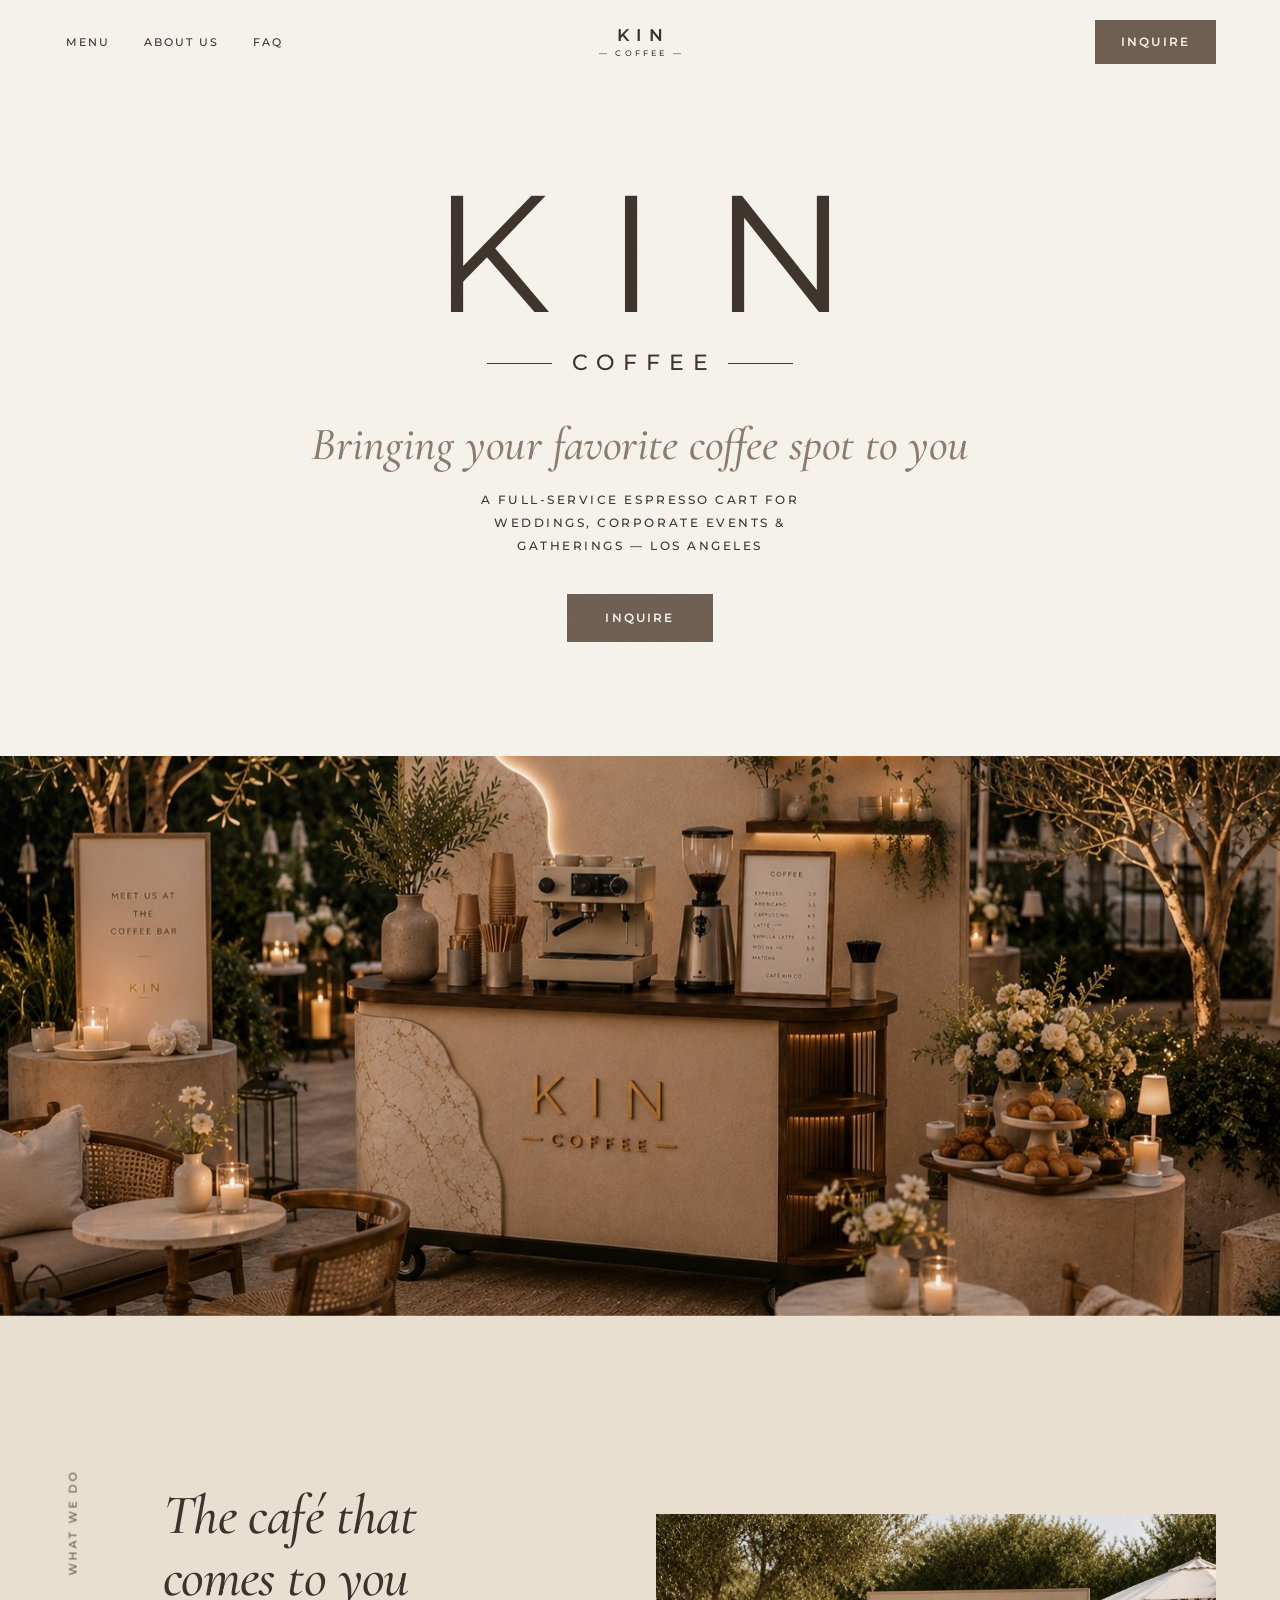
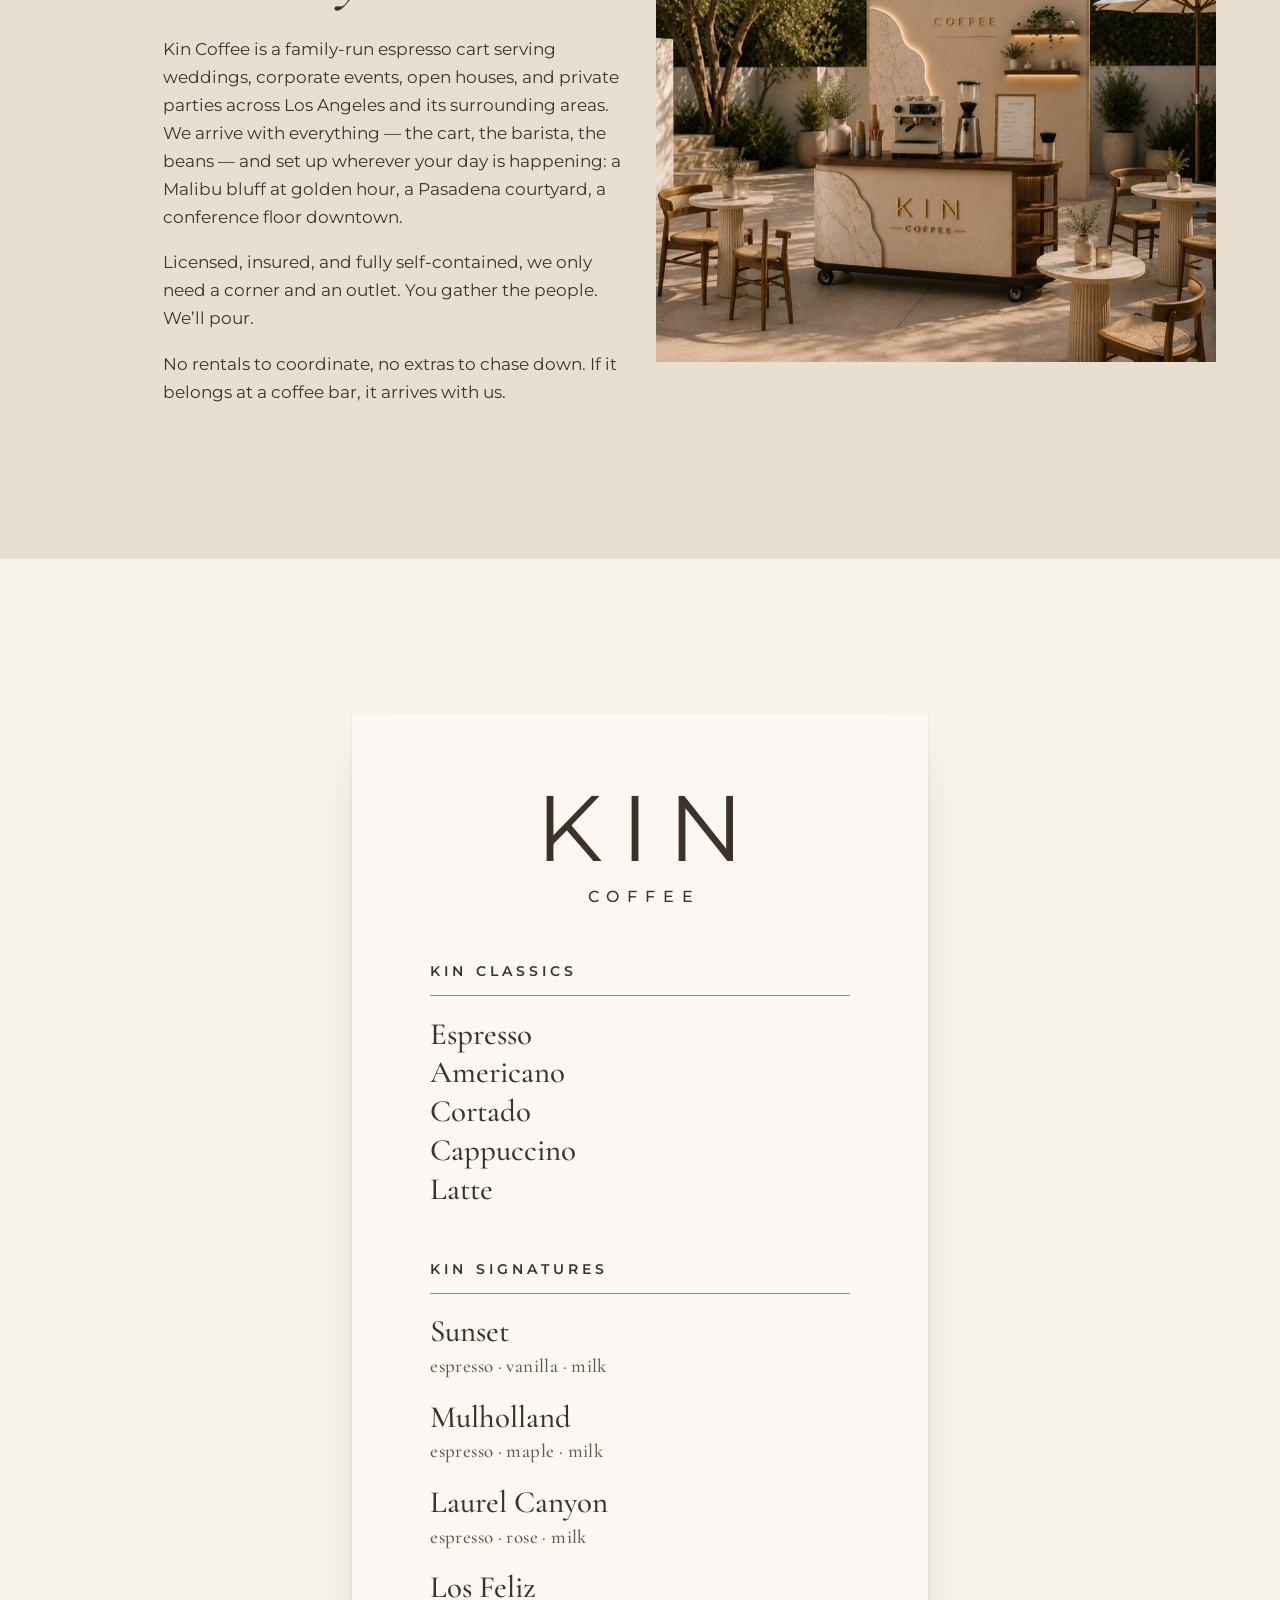
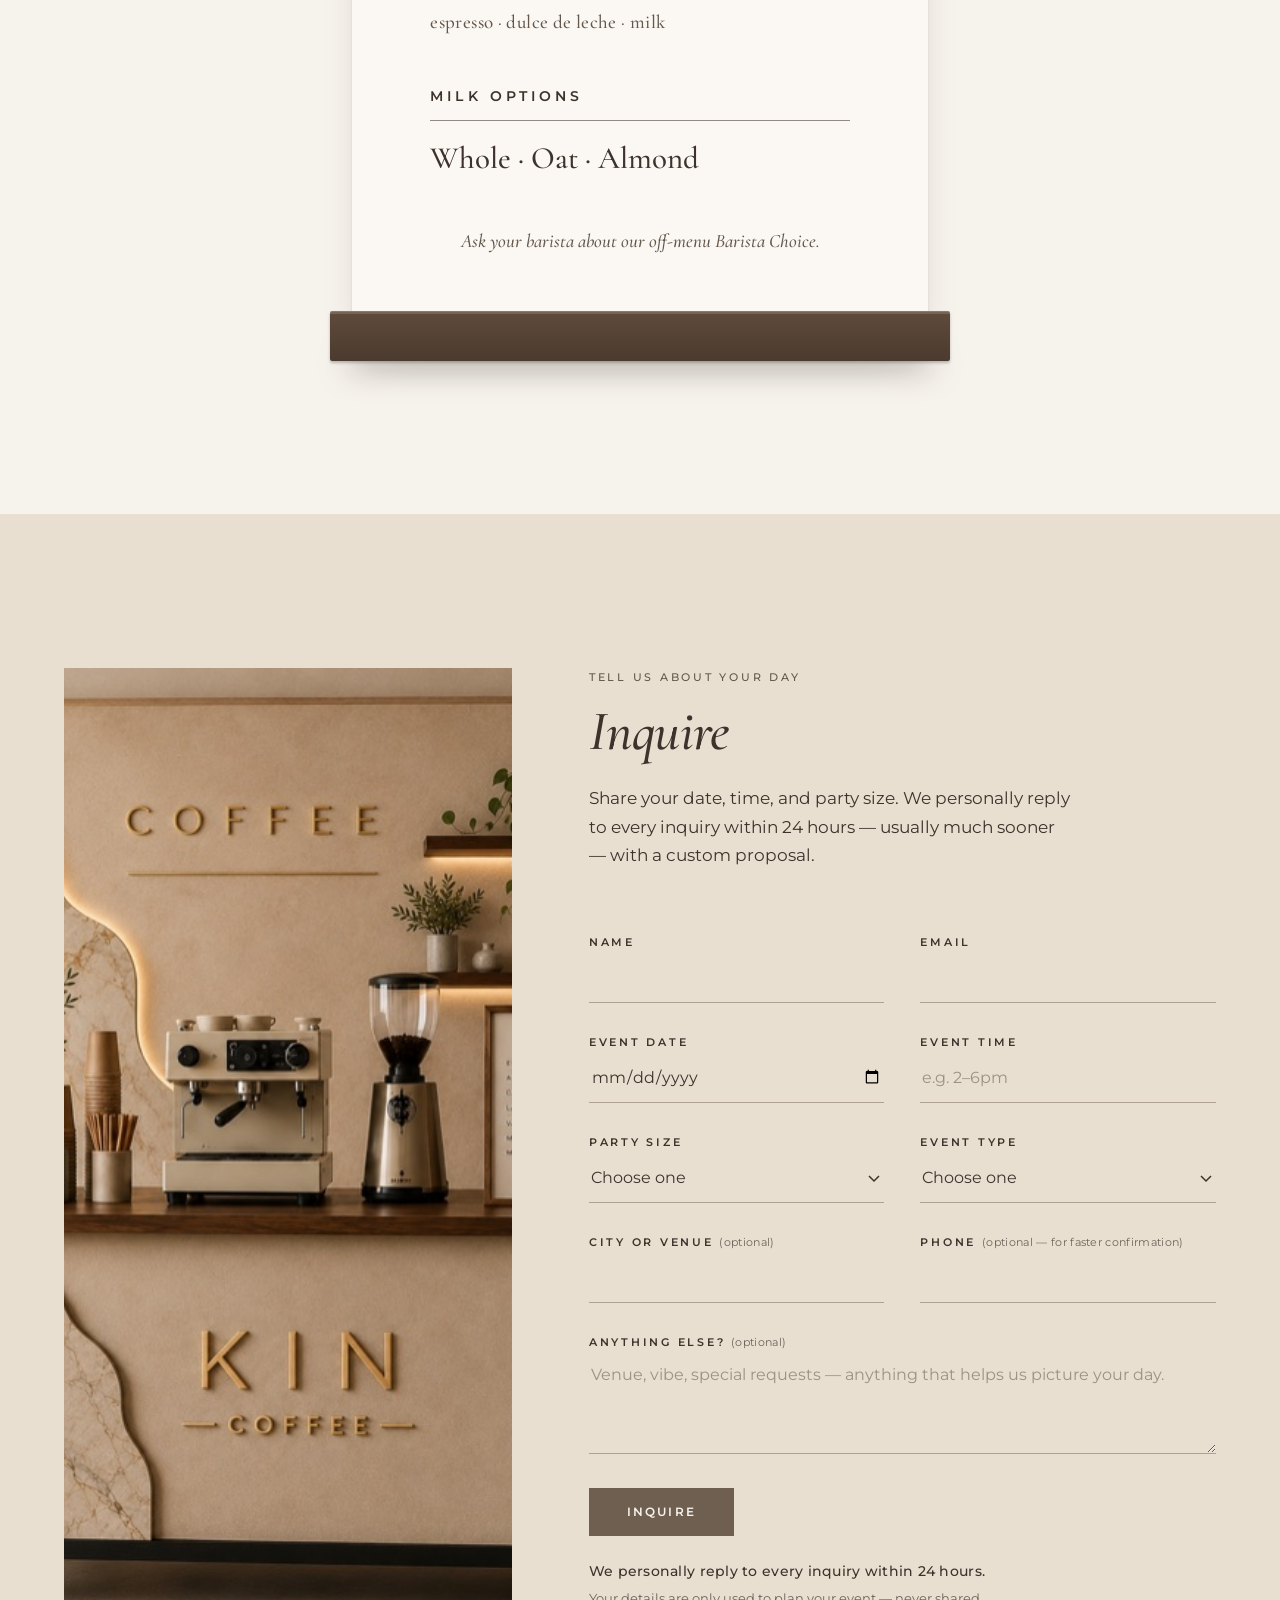
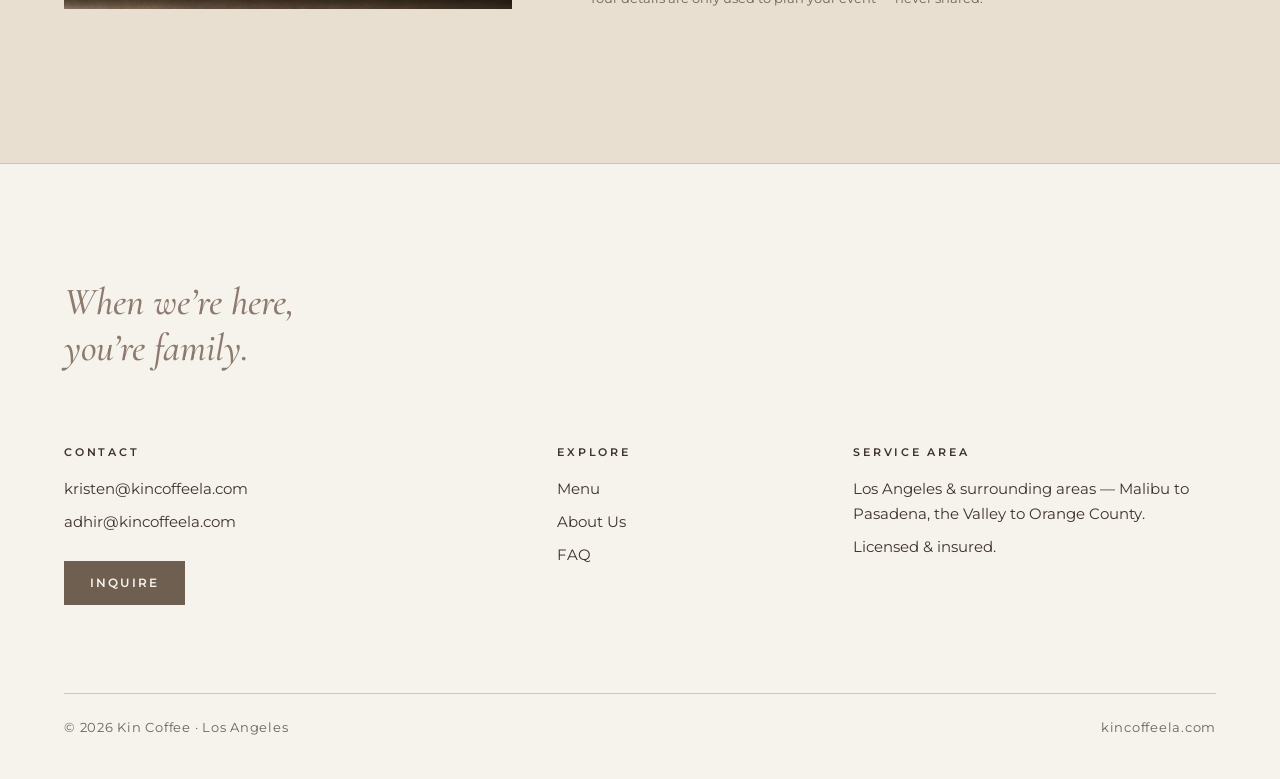
==== commit b6bdb89b: "Menu: match the final printed card (maple, rose, dulce de leche) Co-Authored-By: Claude Fable 5.1 <n" ====
--- a/index.html
+++ b/index.html
@@ -121,15 +121,15 @@
             </li>
             <li>
               <span class="sig-name">Mulholland</span>
-              <span class="sig-desc">espresso&nbsp;&middot;&nbsp;maple syrup&nbsp;&middot;&nbsp;milk</span>
+              <span class="sig-desc">espresso&nbsp;&middot;&nbsp;maple&nbsp;&middot;&nbsp;milk</span>
             </li>
             <li>
               <span class="sig-name">Laurel Canyon</span>
-              <span class="sig-desc">espresso&nbsp;&middot;&nbsp;rose syrup&nbsp;&middot;&nbsp;milk</span>
+              <span class="sig-desc">espresso&nbsp;&middot;&nbsp;rose&nbsp;&middot;&nbsp;milk</span>
             </li>
             <li>
               <span class="sig-name">Los Feliz</span>
-              <span class="sig-desc">espresso&nbsp;&middot;&nbsp;sweetened condensed milk&nbsp;&middot;&nbsp;milk</span>
+              <span class="sig-desc">espresso&nbsp;&middot;&nbsp;dulce de leche&nbsp;&middot;&nbsp;milk</span>
             </li>
           </ul>
 
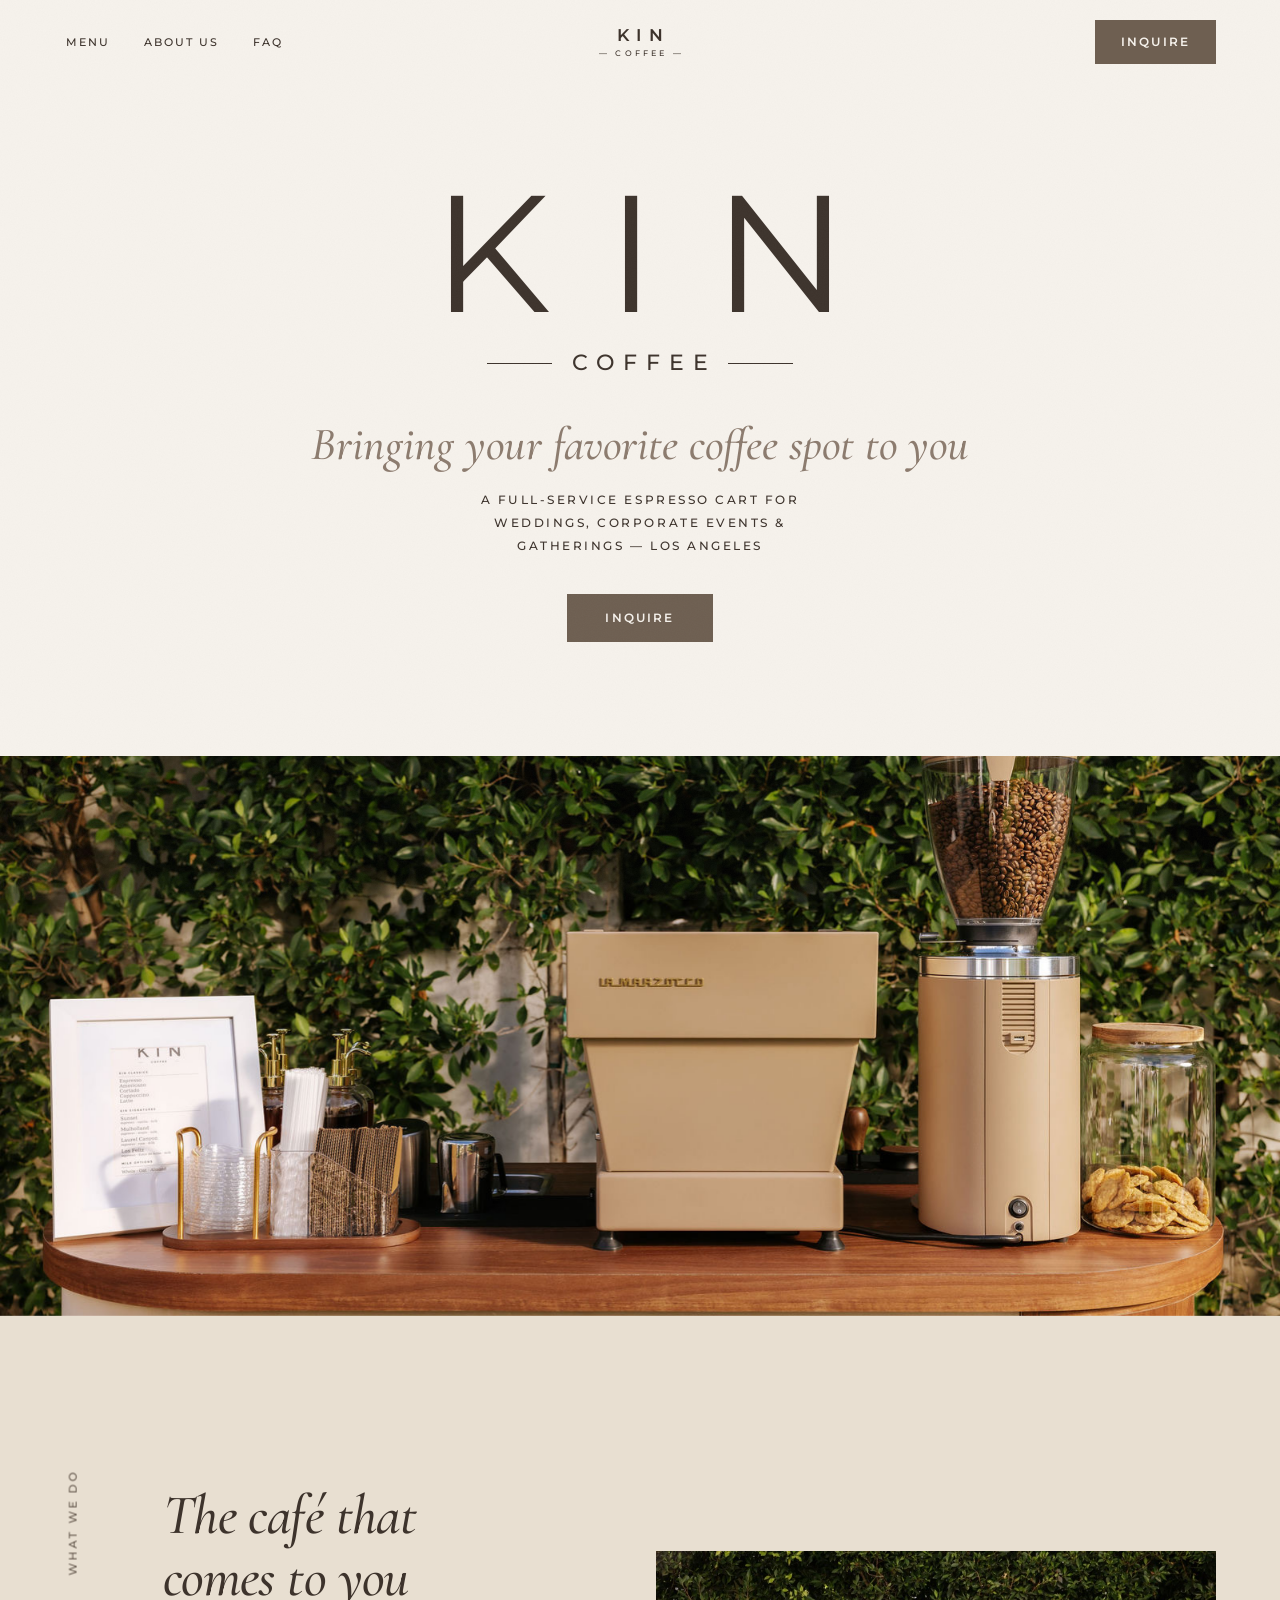
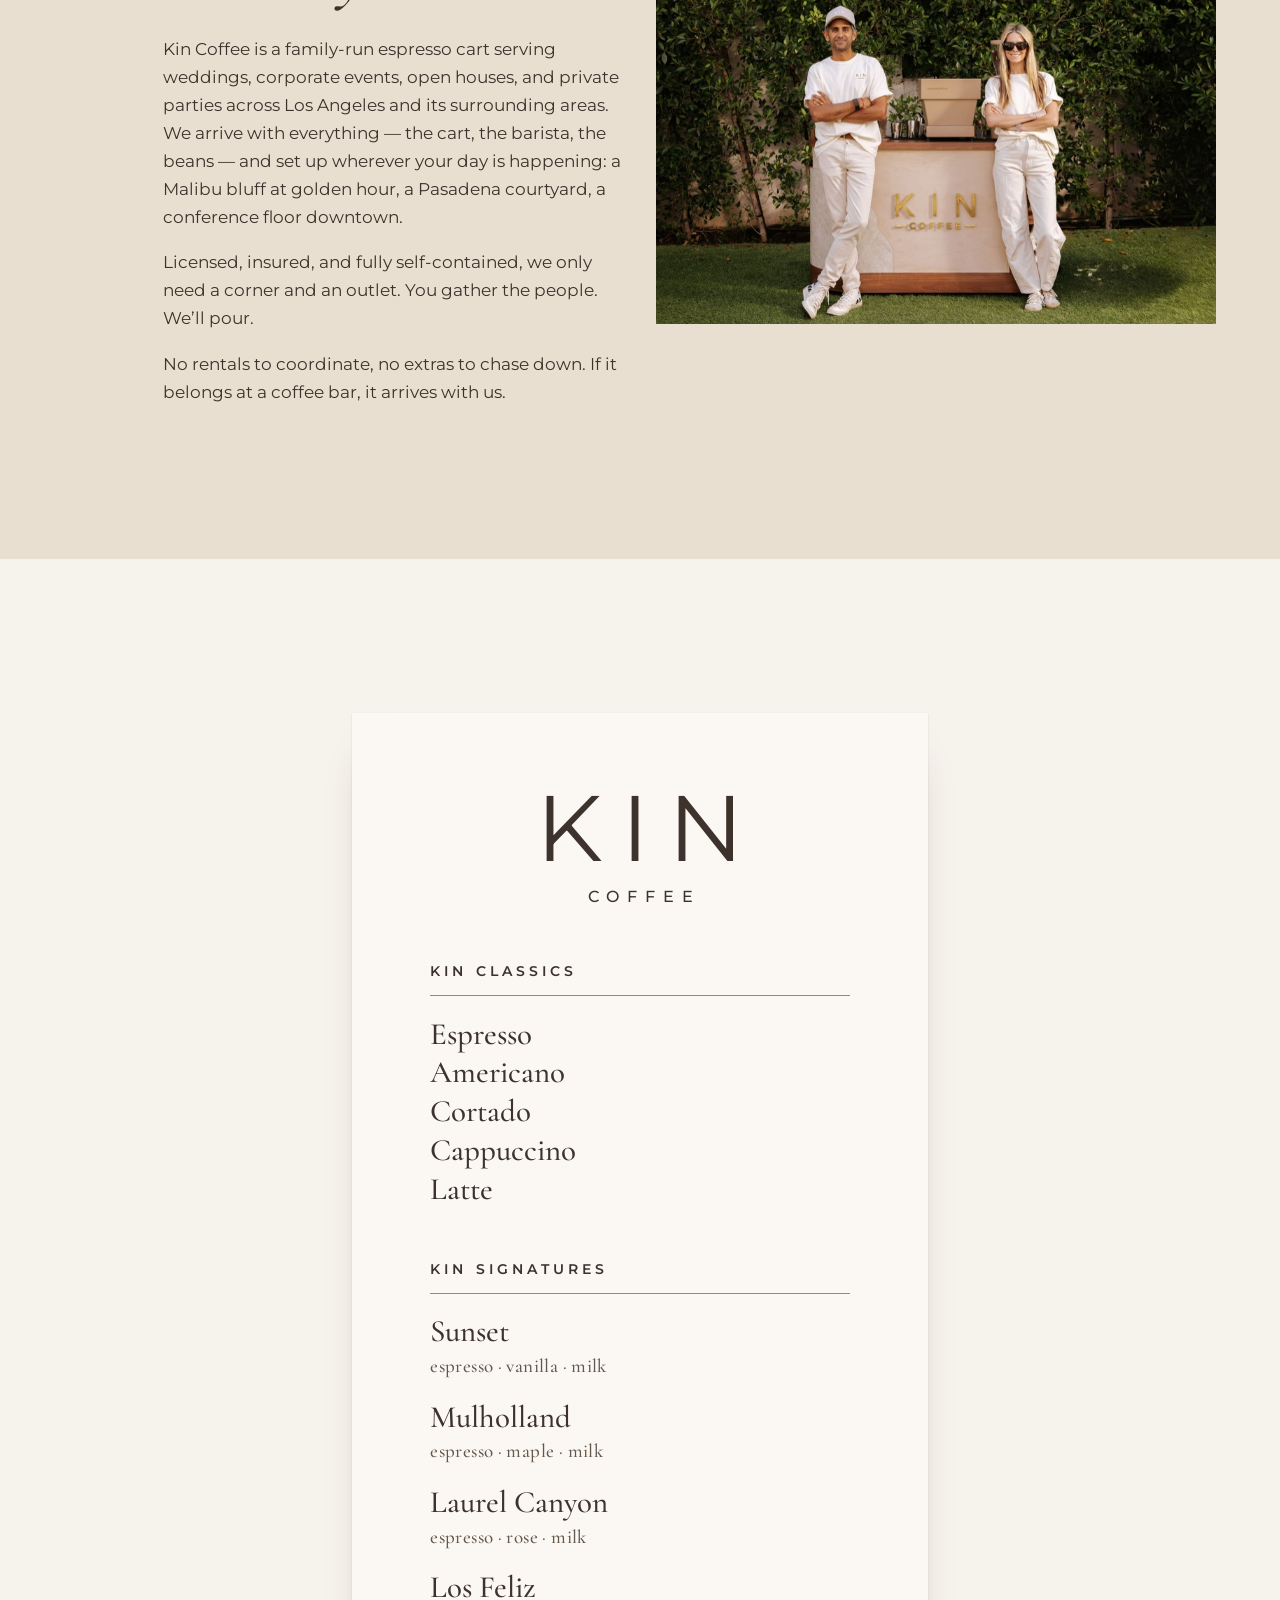
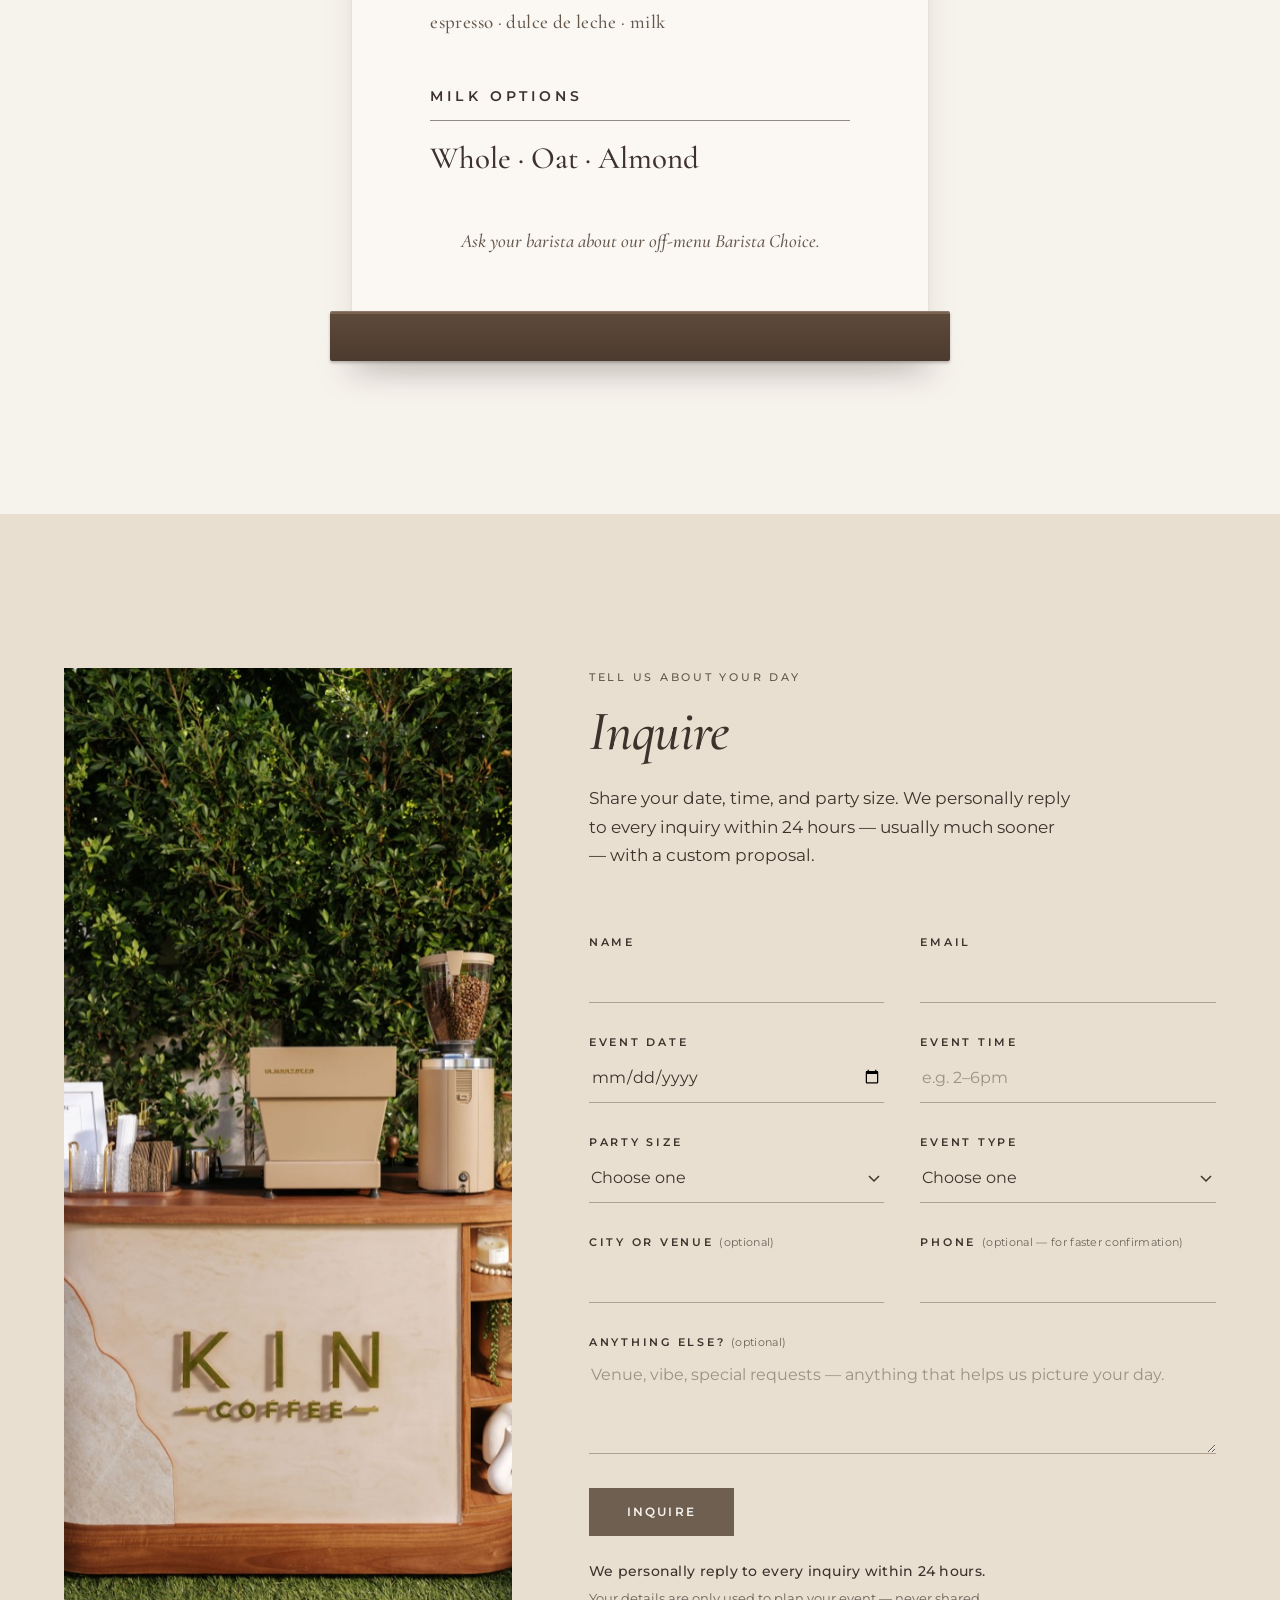
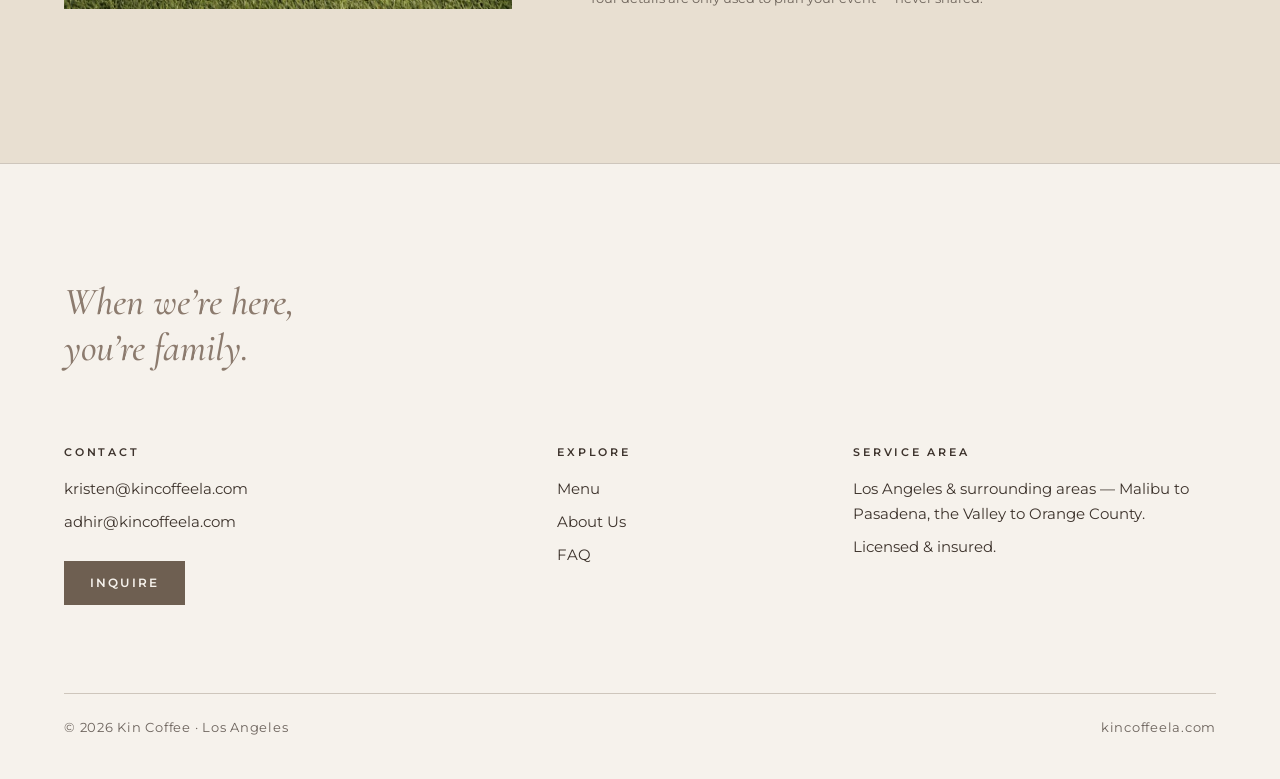
==== commit 6bed16eb: "Swap AI renders for real Cruzio Studios photos Hero = coffee bar close-up, intro + link previews = K" ====
--- a/index.html
+++ b/index.html
@@ -8,7 +8,7 @@
   <meta name="description" content="Kin Coffee is a family-run luxury espresso cart serving weddings, corporate events, open houses, and private parties across Los Angeles. Full-service, licensed and insured — we come to you.">
   <meta property="og:title" content="Kin Coffee — Luxury Coffee Cart Rentals | Los Angeles">
   <meta property="og:description" content="A full-service espresso cart for weddings, corporate events, and gatherings across Los Angeles. Bringing your favorite coffee spot to you.">
-  <meta property="og:image" content="https://kincoffeela.com/assets/img/cart-dusk-1400.jpg">
+  <meta property="og:image" content="https://kincoffeela.com/assets/img/kin-founders-cart-1400.jpg">
   <link rel="canonical" href="https://kincoffeela.com/">
   <meta name="theme-color" content="#F6F2EC">
   <link rel="preconnect" href="https://fonts.googleapis.com">
@@ -62,11 +62,11 @@
       </div>
       <div class="hero-media">
         <img
-          src="assets/img/cart-dusk-1400.jpg"
-          srcset="assets/img/cart-dusk-800.jpg 800w, assets/img/cart-dusk-1400.jpg 1400w"
+          src="assets/img/kin-bar-1600.jpg"
+          srcset="assets/img/kin-bar-800.jpg 800w, assets/img/kin-bar-1600.jpg 1600w"
           sizes="100vw"
-          width="1402" height="1122"
-          alt="The Kin cart at an evening reception under string lights — candlelit tables, white florals, and a tray of pastries beside it"
+          width="1600" height="1067"
+          alt="The Kin Coffee bar set up against an ivy wall: espresso machine and grinder in matching sand tones, the framed Kin menu, cups and a jar of cookies"
           fetchpriority="high" decoding="async">
       </div>
     </section>
@@ -83,11 +83,11 @@
         </div>
         <div class="intro-media frame" data-reveal>
           <img
-            src="assets/img/cart-day-1400.jpg"
-            srcset="assets/img/cart-day-800.jpg 800w, assets/img/cart-day-1400.jpg 1400w"
+            src="assets/img/kin-founders-cart-1400.jpg"
+            srcset="assets/img/kin-founders-cart-800.jpg 800w, assets/img/kin-founders-cart-1400.jpg 1400w"
             sizes="(min-width: 960px) 44vw, 92vw"
-            width="1402" height="1122"
-            alt="The Kin Coffee cart on a sunlit stone patio among olive trees, with rattan chairs, marble bistro tables, and a linen umbrella"
+            width="1400" height="933"
+            alt="Kin Coffee founders Kristen and Adhir leaning on the Kin cart, with its cream panel and gold KIN COFFEE lettering, in front of an ivy wall"
             loading="lazy" decoding="async">
         </div>
       </div>
@@ -147,11 +147,11 @@
       <div class="section-inner inquire-grid">
         <div class="inquire-media" data-reveal>
           <img
-            src="assets/img/cart-backdrop-1400.jpg"
-            srcset="assets/img/cart-backdrop-800.jpg 800w, assets/img/cart-backdrop-1400.jpg 1400w"
+            src="assets/img/kin-cart-1200.jpg"
+            srcset="assets/img/kin-cart-700.jpg 700w, assets/img/kin-cart-1200.jpg 1200w"
             sizes="(min-width: 960px) 38vw, 92vw"
-            width="1402" height="1122"
-            alt="The Kin cart in front of its indoor backdrop wall — lit wooden shelves, trailing plants, and a small COFFEE sign above the marble panel"
+            width="1200" height="1799"
+            alt="The full Kin Coffee cart on a lawn: cream stone-look panel with gold KIN COFFEE lettering, walnut top and trim, espresso machine and grinder on top"
             loading="lazy" decoding="async">
         </div>
         <div class="inquire-panel" data-reveal>
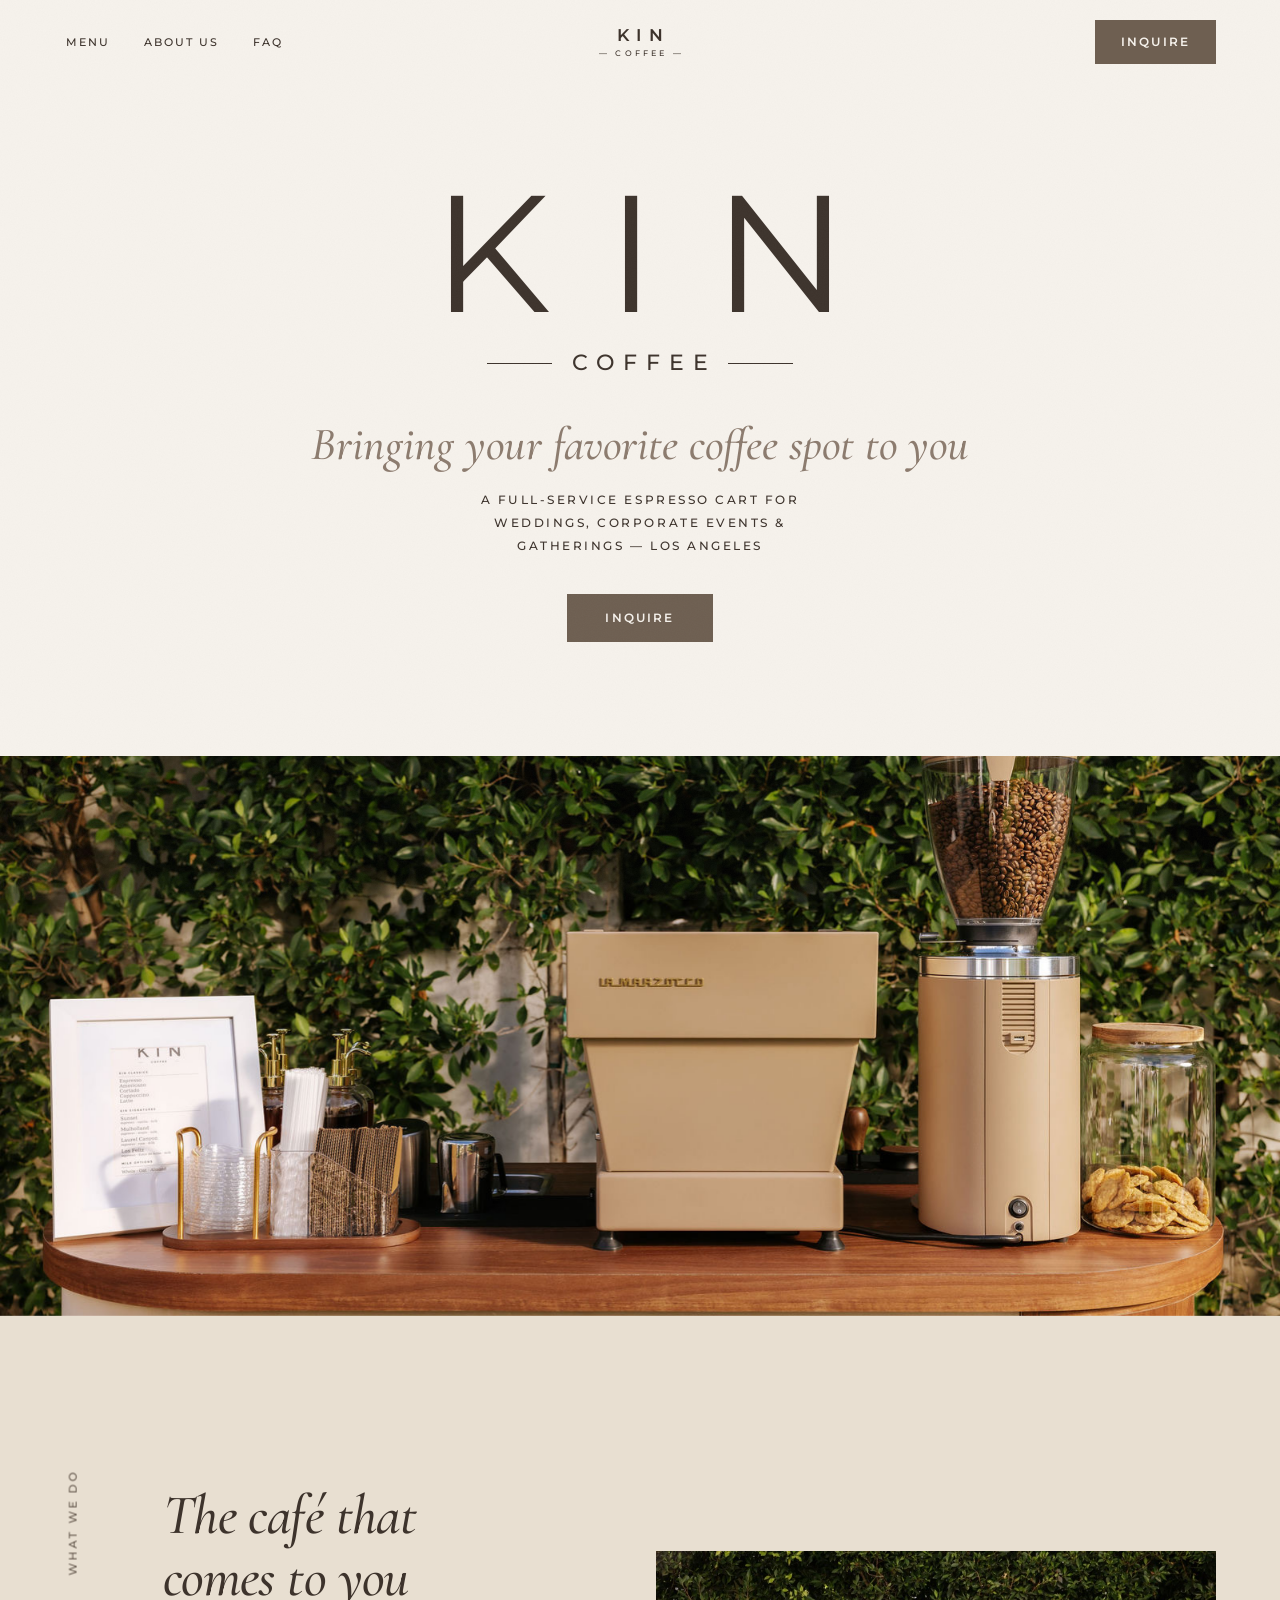
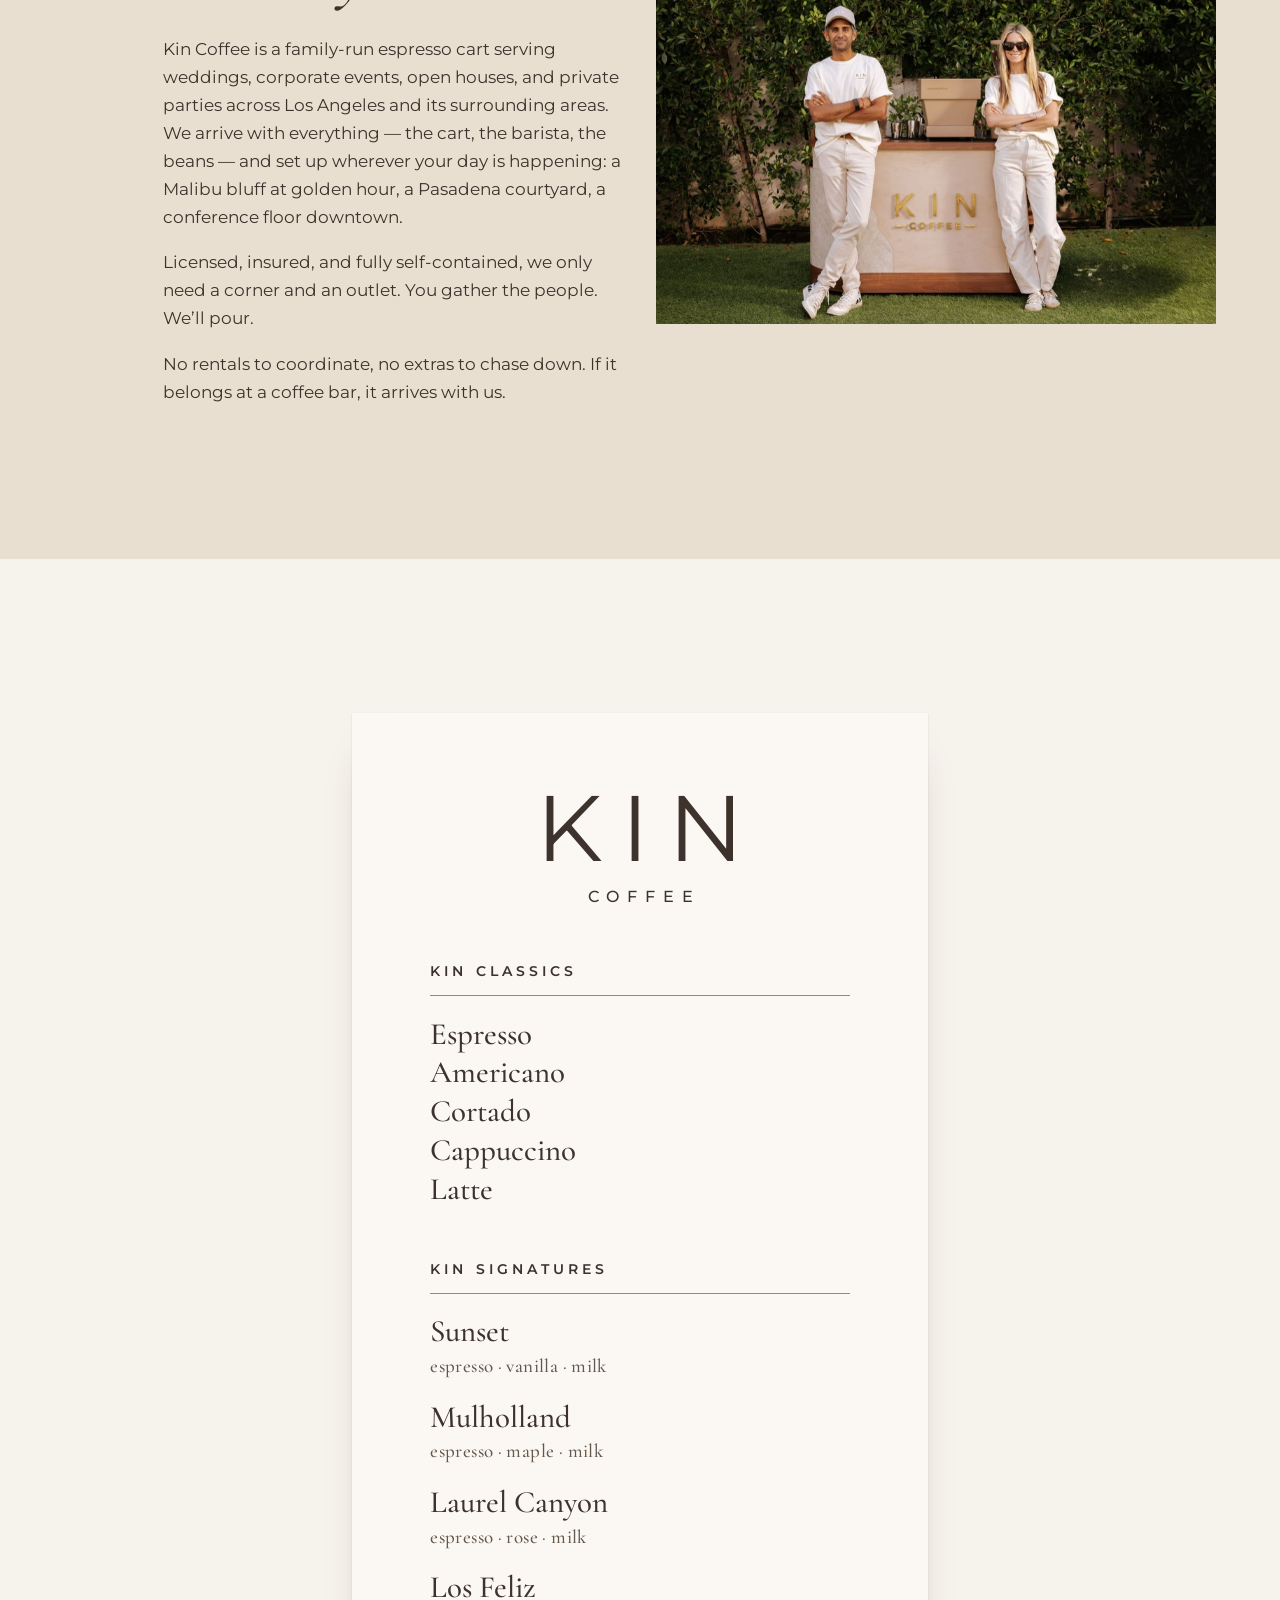
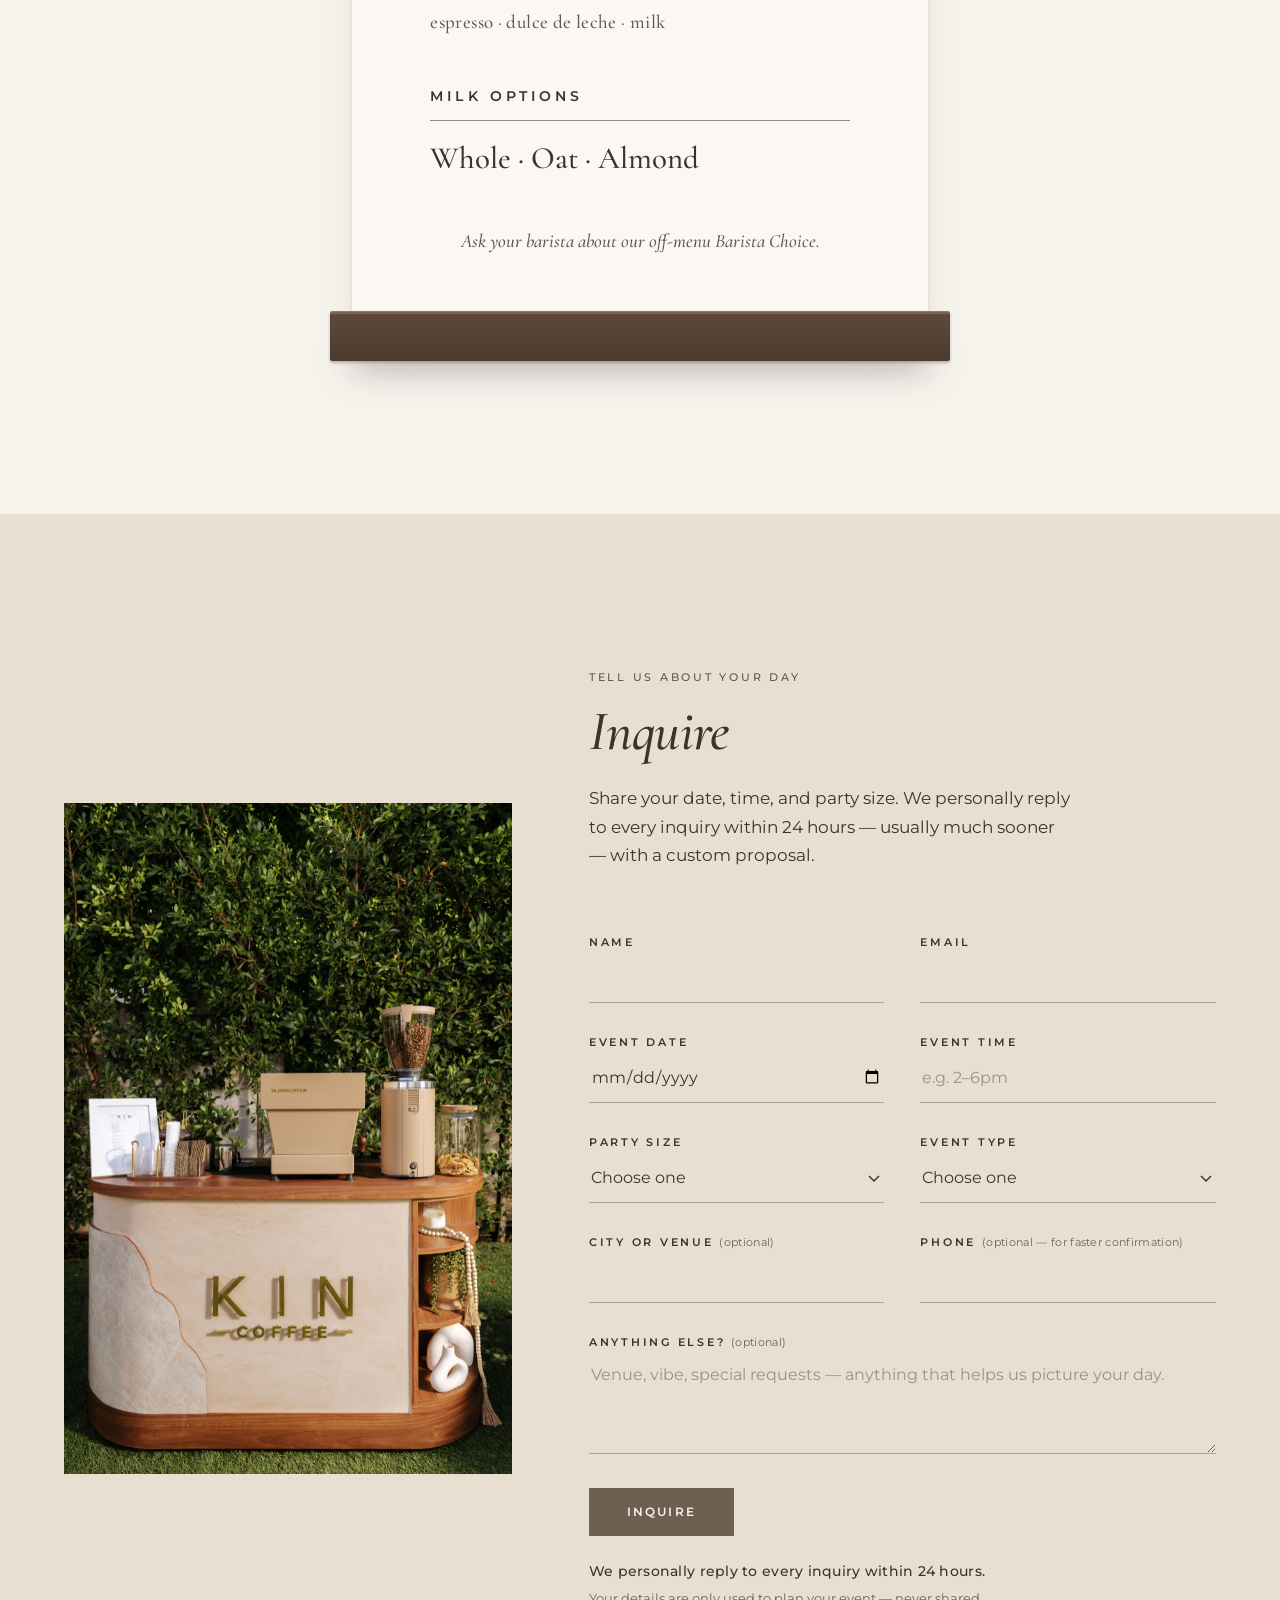
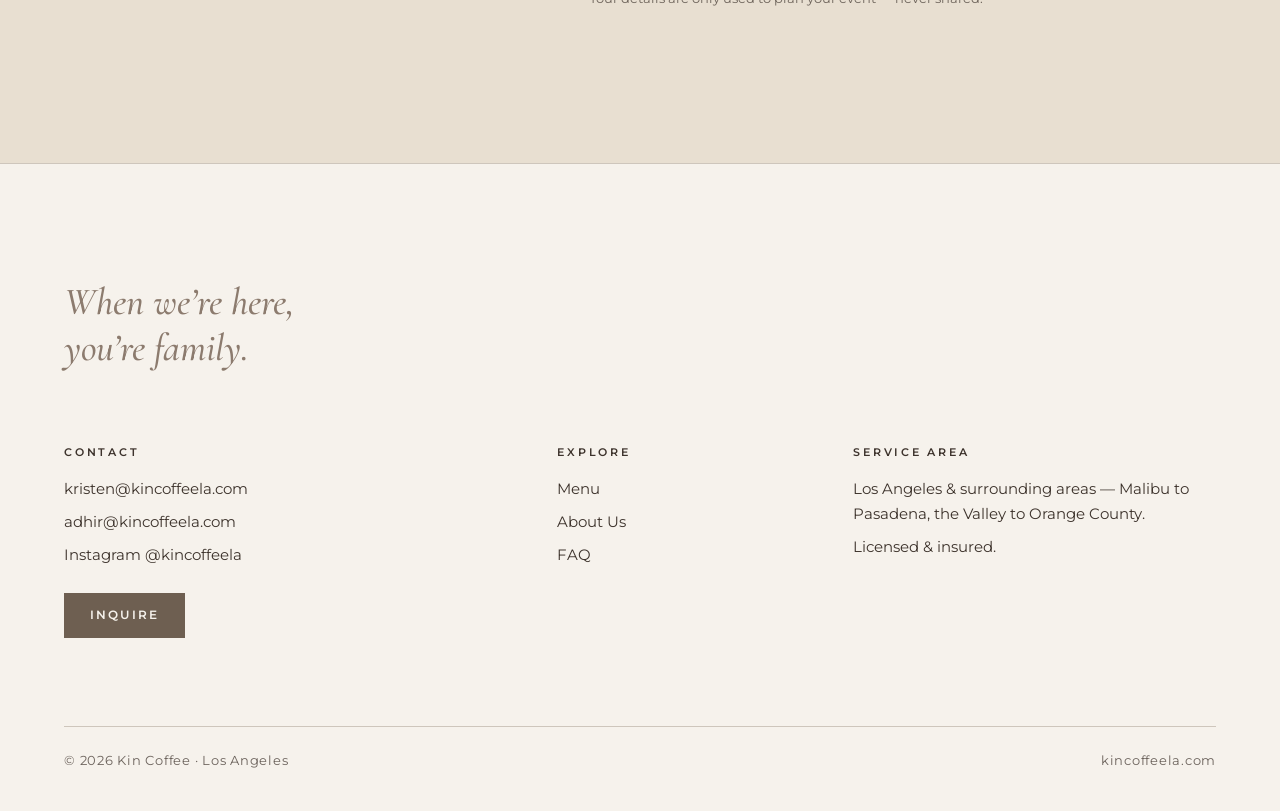
==== commit aa09bd9a: "Add Instagram link to footers and structured data Co-Authored-By: Claude Fable 5.2 <noreply@anthropi" ====
--- a/index.html
+++ b/index.html
@@ -25,6 +25,8 @@
     "name": "Kin Coffee",
     "url": "https://kincoffeela.com",
     "email": "kristen@kincoffeela.com",
+    "telephone": "+1-213-259-3232",
+    "sameAs": ["https://www.instagram.com/kincoffeela/"],
     "description": "Luxury coffee cart rentals for weddings, corporate events, open houses, and private parties in Los Angeles and surrounding areas.",
     "areaServed": "Los Angeles"
   }
@@ -264,6 +266,7 @@
           <h3 class="foot-head">Contact</h3>
           <p><a href="mailto:kristen@kincoffeela.com">kristen@kincoffeela.com</a></p>
           <p><a href="mailto:adhir@kincoffeela.com">adhir@kincoffeela.com</a></p>
+          <p><a href="https://www.instagram.com/kincoffeela/" target="_blank" rel="noopener">Instagram @kincoffeela</a></p>
           <p><a class="btn btn--nav foot-cta" href="#inquire">Inquire</a></p>
         </div>
         <div class="foot-col">
--- a/style.css
+++ b/style.css
@@ -484,11 +484,13 @@
 
 .inquire-grid { display: grid; grid-template-columns: 1fr; gap: 48px; }
 
+/* Full cart photo, never cropped (Kristen 11/5: show the whole cart) */
 .inquire-media img {
+  display: block;
   width: 100%;
+  max-width: 520px;
   height: auto;
-  aspect-ratio: 4 / 3;
-  object-fit: cover;
+  margin-inline: auto;
 }
 
 @media (min-width: 960px) {
@@ -497,13 +499,8 @@
     column-gap: clamp(48px, 6vw, 96px);
     align-items: stretch;
   }
-  .inquire-media { position: relative; }
-  .inquire-media img {
-    position: absolute;
-    inset: 0;
-    height: 100%;
-    aspect-ratio: auto;
-  }
+  .inquire-media { align-self: center; }
+  .inquire-media img { max-width: none; }
   .inquire-panel { max-width: 640px; }
 }
 
